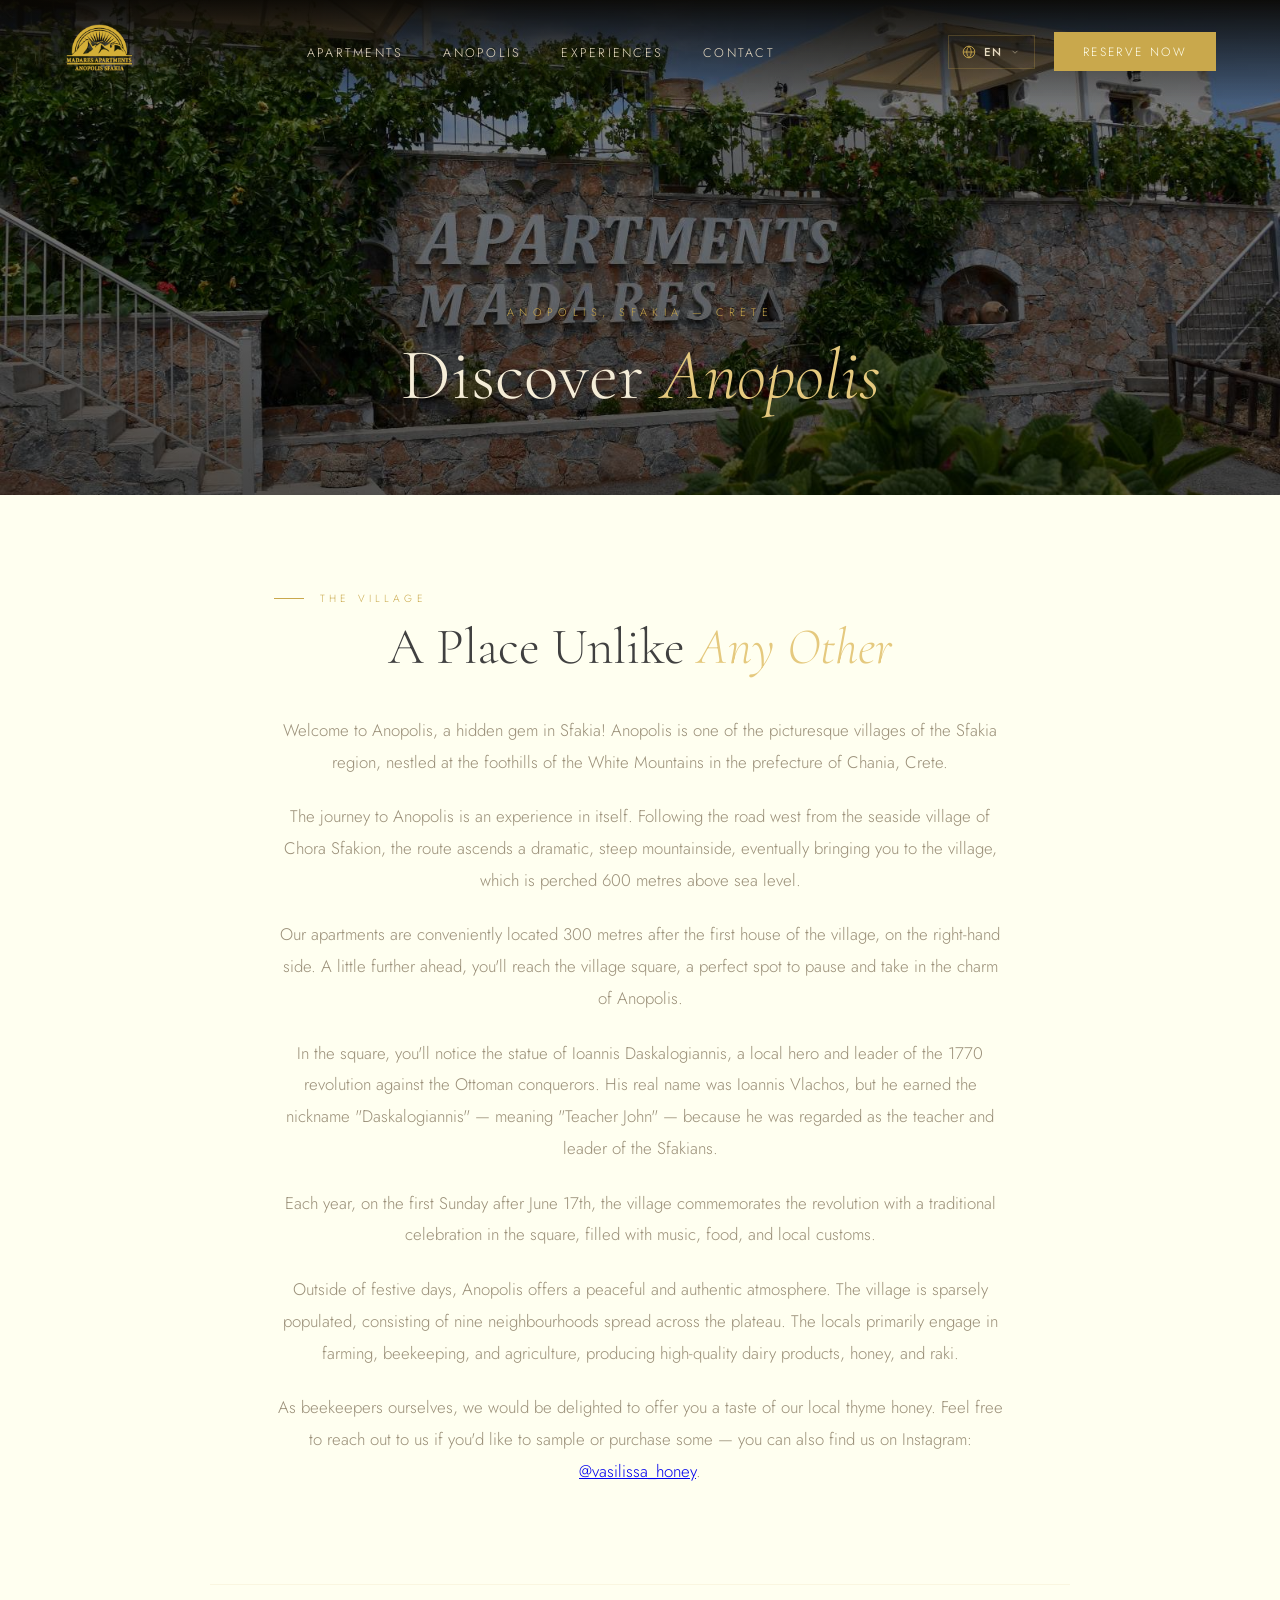
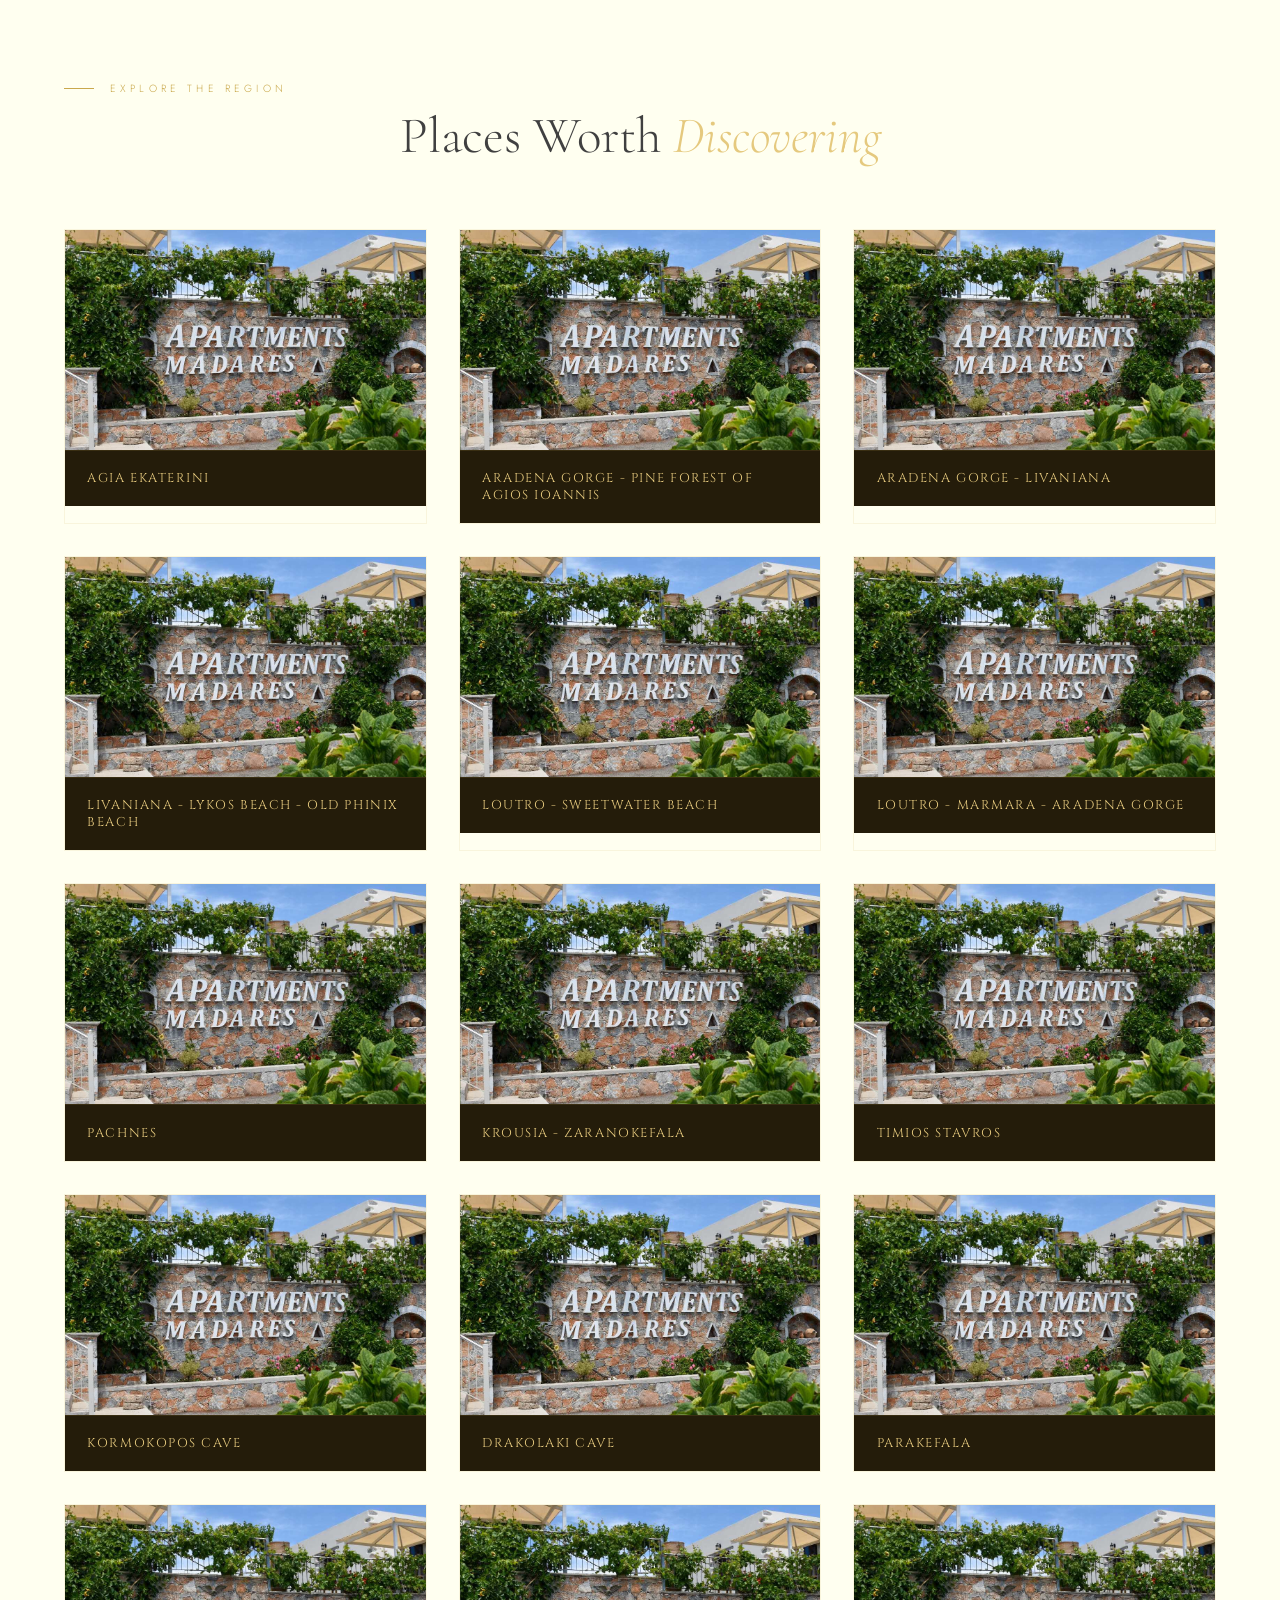
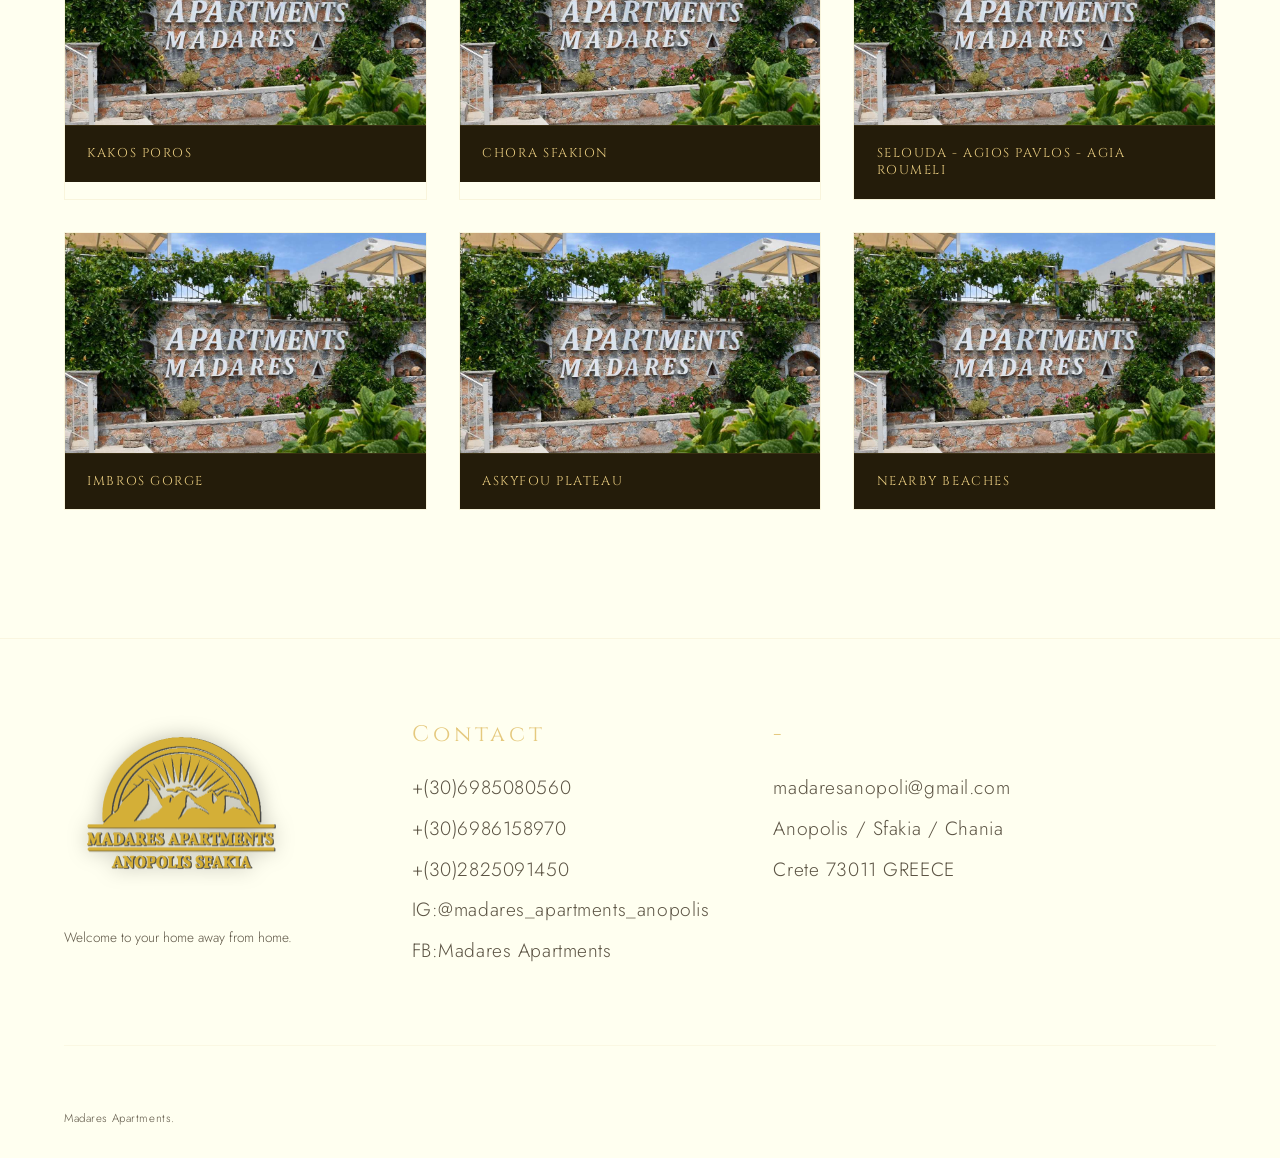
==== anopoli.html @ 65fdee0e "aded anopoli" ====
<!DOCTYPE html>
<html lang="en">

<head>
    <meta charset="UTF-8">
    <meta name="viewport" content="width=device-width, initial-scale=1.0">
    <meta name="description" content="Discover Anopolis — the mountain village of Sfakia, Crete, and its surroundings">
    <link rel="icon" href="img/gold_logo_en_sd.png">
    <link rel="preconnect" href="https://fonts.googleapis.com">
    <link rel="preconnect" href="https://fonts.gstatic.com" crossorigin>
    <link
        href="https://fonts.googleapis.com/css2?family=Cormorant+Garamond:ital,wght@0,300;0,400;0,600;1,300;1,400&family=Cinzel:wght@400;600&family=Jost:wght@300;400;500&display=swap"
        rel="stylesheet">
    <link rel="stylesheet" href="style.css">
    <link rel="stylesheet" href="style_anopoli.css">
    <title>Anopolis — Madares Apartments</title>
</head>

<body>

    <!-- NAV -->
    <nav id="mainNav">
        <a href="index.html" class="nav-logo">
            <img src="img/gold_logo_en_sd.png" width="70px" alt="madares apartments" title="madares apartments">
        </a>
        <ul class="nav-links">
            <li><a href="index.html#rooms">Apartments</a></li>
            <li><a href="index.html#amenities">Anopolis</a></li>
            <li><a href="index.html#testimonials">Experiences</a></li>
            <li><a href="index.html#contact">Contact</a></li>
        </ul>
        <div class="nav-right">
            <div class="lang-switcher" id="langSwitcher">
                <button class="lang-btn" id="langToggle" aria-haspopup="true" aria-expanded="false">
                    <span class="lang-globe">
                        <svg width="14" height="14" viewBox="0 0 24 24" fill="none" stroke="currentColor"
                            stroke-width="1.5">
                            <circle cx="12" cy="12" r="10" />
                            <path
                                d="M2 12h20M12 2a15.3 15.3 0 0 1 4 10 15.3 15.3 0 0 1-4 10 15.3 15.3 0 0 1-4-10 15.3 15.3 0 0 1 4-10z" />
                        </svg>
                    </span>
                    <span class="lang-current">EN</span>
                    <span class="lang-caret">
                        <svg width="10" height="10" viewBox="0 0 24 24" fill="none" stroke="currentColor"
                            stroke-width="2">
                            <polyline points="6 9 12 15 18 9" />
                        </svg>
                    </span>
                </button>
                <div class="lang-dropdown" id="langDropdown" role="menu">
                    <button class="lang-option active" data-lang="EN" data-label="English" role="menuitem">
                        <span class="lang-code">EN</span>
                        <span class="lang-name">English</span>
                        <span class="lang-check">✓</span>
                    </button>
                    <a href="indexgr.html" class="lang-option" data-lang="EL" data-label="Ελληνικά" role="menuitem">
                        <span class="lang-code">EL</span>
                        <span class="lang-name">Ελληνικά</span>
                        <span class="lang-check">✓</span>
                    </a>
                    <a href="indexfr.html" class="lang-option" data-lang="FR" data-label="Français" role="menuitem">
                        <span class="lang-code">FR</span>
                        <span class="lang-name">Français</span>
                        <span class="lang-check">✓</span>
                    </a>
                </div>
            </div>
            <a href="index.html#booking" class="nav-cta">Reserve Now</a>
        </div>
    </nav>

    <!-- PAGE HERO -->
    <section class="page-hero">
        <div class="page-hero-bg anopoli-hero-bg"></div>
        <div class="page-hero-content">
            <p class="hero-eyebrow">Anopolis, Sfakia — Crete</p>
            <h1>Discover <em>Anopolis</em></h1>
        </div>
    </section>

    <!-- INTRO TEXT -->
    <section class="anopoli-intro">
        <div class="anopoli-intro-inner">
            <p class="section-tag">The Village</p>
            <h2 class="section-title">A Place Unlike <em>Any Other</em></h2>
            <div class="anopoli-intro-body">
                <p>Welcome to Anopolis, a hidden gem in Sfakia! Anopolis is one of the picturesque villages of the
                    Sfakia region, nestled at the foothills of the White Mountains in the prefecture of Chania, Crete.
                </p>
                <p>The journey to Anopolis is an experience in itself. Following the road west from the seaside village
                    of Chora Sfakion, the route ascends a dramatic, steep mountainside, eventually bringing you to the
                    village, which is perched 600 metres above sea level.</p>
                <p>Our apartments are conveniently located 300 metres after the first house of the village, on the
                    right-hand side. A little further ahead, you'll reach the village square, a perfect spot to pause
                    and take in the charm of Anopolis.</p>
                <p>In the square, you'll notice the statue of Ioannis Daskalogiannis, a local hero and leader of the
                    1770 revolution against the Ottoman conquerors. His real name was Ioannis Vlachos, but he earned the
                    nickname "Daskalogiannis" — meaning "Teacher John" — because he was regarded as the teacher and
                    leader of the Sfakians.</p>
                <p>Each year, on the first Sunday after June 17th, the village commemorates the revolution with a
                    traditional celebration in the square, filled with music, food, and local customs.</p>
                <p>Outside of festive days, Anopolis offers a peaceful and authentic atmosphere. The village is sparsely
                    populated, consisting of nine neighbourhoods spread across the plateau. The locals primarily engage
                    in farming, beekeeping, and agriculture, producing high-quality dairy products, honey, and raki.</p>
                <p>As beekeepers ourselves, we would be delighted to offer you a taste of our local thyme honey. Feel
                    free to reach out to us if you'd like to sample or purchase some — you can also find us on
                    Instagram: <a href="https://www.instagram.com/vasilissa_honey/"
                        class="anopoli-inline-link">@vasilissa_honey</a>.</p>
            </div>
        </div>
    </section>

    <!-- DESTINATIONS GRID -->
    <section class="destinations-section">
        <div class="destinations-header">
            <p class="section-tag">Explore the Region</p>
            <h2 class="section-title">Places Worth <em>Discovering</em></h2>
        </div>

        <div class="destinations-grid">

            <!-- <div class="dest-card">
                <div class="dest-card-img" style="background-image: url('img/out1.jpg')"></div>
                <div class="dest-card-body">
                    <h3 class="dest-card-title">Destination Name</h3>
                </div>
                <template class="dest-modal-data">
                    <h2>Destination Name</h2>
                    <p>Write your description here — distance from Madares, what to see, what to do, best time to visit.
                    </p>
                </template>
            </div> -->

            <div class="dest-card">
                <div class="dest-card-img" style="background-image: url('img/out1.jpg')"></div>
                <div class="dest-card-body">
                    <h3 class="dest-card-title">Agia Ekaterini</h3>
                </div>
                <template class="dest-modal-data">
                    <h2>Agia Ekaterini</h2>
                    <p>A Scenic Spot with Breathtaking Views
                        Duration: Approximately 35 minutes on foot from Madares
                        Apartments to Agia Ekaterini, time spent at the chapel,return.
                        Start your walk from Madares Apartments and head toward the
                        center of the village. Once you reach the village square, head south,
                        and in just a short while, you’ll find yourself ascending the hill where
                        the charming chapel of Saint Catherine is perched.
                        From this vantage point, you’ll be treated to stunning views of the
                        Libyan Sea and the White Mountains. In the distance, you can spot
                        the island of Gavdos—the southernmost point of Greece and Europe—
                        as well as the seaside village of Loutro directly below.
                        This location also marks the beginning of a path leading down to
                        Loutro, which served as the safe harbor of ancient Anopolis. Just
                        west-northwest of Saint Catherine’s chapel lies the archaeological
                        site of this historic city, offering an intriguing glimpse into the past.</p>
                </template>
            </div>

            <div class="dest-card">
                <div class="dest-card-img" style="background-image: url('img/out1.jpg')"></div>
                <div class="dest-card-body">
                    <h3 class="dest-card-title">Aradena Gorge - Pine Forest of Agios Ioannis</h3>
                </div>
                <template class="dest-modal-data">
                    <h2>Aradena Gorge - Pine Forest of Agios Ioannis</h2>
                    <p>Hiking Duration: Madares Apartments – Aradena Gorge: 1 hour, Time
                        at the gorge and in the abandoned village of Aradena, Aradena – Pine
                        Forest: 50 minutes, Time at the pine forest and return
                        Start from Madares Apartments and head toward the center of the
                        village. From the Anopolis plateau, walk west towards Aradena,
                        keeping left at the Anopolis Tavern. After about 15 minutes, turn left
                        and pass Agios Dimitris Church, which will be on your right. Continue
                        along the paved road behind the houses, then turn right onto a rising
                        footpath.
                        Follow the ancient kalderimi (stone-paved path), passing a solitary
                        olive tree. The path will eventually meet the Anopolis–Aradena road.
                        From here, you can see the Aradena bridge and church. Cross the
                        road and follow the path opposite, which leads to the edge of the
                        gorge. Descend into the gorge using the well-preserved kalderimi.
                        Continuing east, you’ll pass through a beautiful and unique pine
                        forest, eventually arriving at the village of Agios Ioannis, located 5
                        kilometers from the Aradena Gorge bridge.
                        Highlights:
                        Explore the abandoned village of Aradena, which you’ll reach after
                        crossing the stunning Aradena Gorge via Crete’s only metal bridge,
                        connecting the two sides of the gorge.
                        The Aradena Gorge is just as breathtaking as the more famous
                        Samaria Gorge but far less crowded. In some sections, scrambling
                        over rockfalls is required, and those with a fear of heights may find a
                        few parts slightly challenging.
                    </p>
                </template>
            </div>

            <div class="dest-card">
                <div class="dest-card-img" style="background-image: url('img/out1.jpg')"></div>
                <div class="dest-card-body">
                    <h3 class="dest-card-title">Aradena Gorge - Livaniana</h3>
                </div>
                <template class="dest-modal-data">
                    <h2>Aradena Gorge - Livaniana</h2>
                    <p>Duration (on foot): Madares Apartments to Aradena Gorge – 1 hour,
                        Aradena Gorge to exit towards Livaniana – 1 hour, Gorge exit to
                        Anopolis – 2 hours and 45 minutes
                        This hike takes you through the upper reaches of the Aradena Gorge
                        before climbing eastwards to the hillside village of Livaniana.
                        From Madares Apartments go to the center of the village. From the
                        Anopolis plateau, walk west along the road towards Aradena. Keep
                        left at the Anopolis Tavern and continue for 15 minutes. Turn left and
                        pass Agios Dimitris church on your right. Follow the paved road
                        around the back of the houses, then turn right onto a rising footpath.
                        Continue along the ancient kalderimi (stone path), passing a solitary
                        olive tree. The path meets the Anopolis - Aradena road.
                        Cross the road and take the path opposite, leading to the edge of the
                        gorge.Descend into the gorge via a well-preserved kalderimi. Turn
                        left (south) at the bottom and continue down the gorge. Note: At one
                        point, the path climbs high along the west wall of the gorge. This
                        section may not be suitable for those with vertigo. It bypasses a large
                        rockfall that was once only passable with ropes and chains, and later
                        with iron ladders.
                        After 1 hour in the gorge, look carefully to your left for a narrow,
                        upward path leading to Livaniana. Be cautious, as it is easy to miss
                        this turn. Climb up the path to the church of Agios Athanasios.
                        Continue southeast along the red-marked footpath for 20 minutes to
                        reach the marble rocks above Livaniana, offering views down to the
                        coast.Descend through the village and take the path north between stone
                        walls. Climb up a short kalderimi and exit through the village gate.
                        Follow a stony footpath that zigzags upwards until it meets the paved
                        road. Continue on the paved road until you reach the ridge where it
                        levels out. Enjoy views of the coastline behind you and the White
                        Mountains ahead.
                        At the first major left bend, leave the road and take the stony path
                        straight ahead.
                        Pass a memorial and continue towards the hamlet of Ghiros. Walk
                        down the road to the Anopolis plateau and return to Madares
                        Apartments.
                        Important Tips:
                        Water and Supplies: Ensure you carry enough water and supplies, as
                        there are limited refill points along the route.
                        Proper Gear: Wear sturdy hiking shoes and bring a hat for sun
                        protection.
                        Safety: Be cautious on exposed sections with steep drops, especially if
                        you have vertigo.
                        Signage: Follow the markings carefully, particularly when looking for
                        the path to Livaniana, as it can be easy to miss.
                    </p>
                </template>
            </div>

            <div class="dest-card">
                <div class="dest-card-img" style="background-image: url('img/out1.jpg')"></div>
                <div class="dest-card-body">
                    <h3 class="dest-card-title">Livaniana - Lykos Beach - Old Phinix Beach</h3>
                </div>
                <template class="dest-modal-data">
                    <h2>Livaniana - Lykos Beach - Old Phinix Beach</h2>
                    <p>Duration: Madares Apartments to Livaniana: (by car/taxi) 25 minutes,
                        (on foot) 1 hour and 45 minutes.
                        Madares Apartments to Lykos Beach: (by car/taxi) 30 minutes, (on foot)
                        2 hours.
                        Madares Apartments to Phinix Beach: (by car/taxi) 32 minutes, (on foot)
                        2 hours and 5 minutes.
                        Route Description:
                        Start at Madares Apartments and head towards the center of the
                        village. From the Anopolis plateau, walk west along the road to
                        Aradena, keeping left at Anopolis Tavern. Just before crossing the
                        Aradena bridge, take the only branch road that heads south. This road
                        will lead you to Lykos Beach and, from there, to Old Phinix Beach,
                        passing through the village of Livaniana.
                        Important Note:
                        Be aware that the road eventually turns into a narrow dirt road.
                    </p>
                </template>
            </div>

            <div class="dest-card">
                <div class="dest-card-img" style="background-image: url('img/out1.jpg')"></div>
                <div class="dest-card-body">
                    <h3 class="dest-card-title">Loutro - Sweetwater Beach</h3>
                </div>
                <template class="dest-modal-data">
                    <h2>Loutro - Sweetwater Beach</h2>
                    <p>This is a challenging yet rewarding hike that involves some rock
                        scrambling and can be completed in either direction. It offers
                        breathtaking views, especially from the escarpment edge before the
                        steep descent to the coast on an ancient donkey track. Allow extra
                        time to explore the charming village of Loutro and enjoy swimming at
                        Sweetwater Beach.
                        The total duration of the hike on foot is approximately 2 hours from
                        Madares Apartments to Loutro, 1 hour and 15 minutes from Loutro to
                        Sweetwater Beach, 40 minutes from Sweetwater to Ilingas Beach,
                        and another 2 hours from Ilingas back to Madares Apartments.
                        Alternatively, if you prefer to return directly to Madares Apartments
                        after Sweetwater Beach, you can take the KTEL bus, a taxi, car, or
                        arrange a lift from the end of the Sweetwater path, where the asphalt
                        road begins. Madares Apartments can also arrange transport to and
                        from Sweetwater Beach.
                        The route begins at Madares Apartments and heads towards the
                        center of the village. From the Anopolis plateau, you follow the side
                        road south, which winds through houses, first turning right on newly
                        paved road and then left, climbing towards the escarpment ridge.
                        Just before reaching the crest, there is an optional short detour to the
                        church of Agia Ekaterini, which is well worth the extra climb for its
                        panoramic views along the coast and across the Libyan Sea to Gavdos
                        Island. Below, you will spot the tiny village of Loutro. From the
                        turning circle, the path descends past a wayside shrine and takes
                        about 90 minutes to reach Loutro. Some sections of the path can be
                        slippery due to loose stones, so caution is required.
                        About 10 minutes after leaving the ridge, ignore the path on the left,
                        which leads back to the eastern end (Kambia) of Anopolis, near
                        Madares Apartments. road between Chora Sfakion and Anopolis.
                        After crossing a shepherds’ road by a water cistern, the path
                        continues westwards for a short distance before entering a shallow
                        gully. Upon reaching the first tree, the path zigzags steeply
                        downwards towards Loutro. At the only junction, keep left on the
                        main path, as the right path leads to Finix. The descent ends at a
                        wayside shrine where it meets the E4 coastal path. From there, turn
                        right into Loutro, entering the village through the metal stock control
                        gate. Once inside, you can wander through the narrow paths between
                        the houses and taverns to reach the waterfront and enjoy the village.
                        After spending time in Loutro, the walk continues along the coastal
                        path at the bottom of the descent from Anopolis, heading eastwards.
                        This section of the path is undulating and takes just over an hour to
                        reach Sweetwater Beach. The beach offers shade under tamarisk
                        trees and has a tavern built on the rocks, making it a great place to
                        relax and swim.
                        From Sweetwater Beach, the path continues eastwards. Initially, it
                        involves scrambling over large fallen rocks, followed by a narrow
                        section around a headland. Those with vertigo may find this part
                        challenging. The path then climbs to meet the main road between
                        Chora Sfakion and Anopolis. From there, you can either take the
                        KTEL bus, a taxi, car, or arrange a lift to Anopolis.
                        Alternatively, you can continue on foot by heading right (downhill) on
                        the road, which leads to Ilingas Beach and Tavern.
                        After crossing the bridge, take the path to the left and descend
                        beside the bridge into the gorge. Although the path on the shingle is
                        not clearly defined, it is impossible to get lost. After about 10
                        minutes, the old kalderimi crosses the gorge, but the eastern section
                        is heavily eroded, so follow the western route out of the gorge into a
                        side ravine. The path starts off well but soon deteriorates, requiring
                        some scrambling over rock cascades.
                        The route is generally easy to follow, with frequent cairn markers
                        along the way. As the ravine flattens out, you pass a water pumping
                        station and cross a dirt road that eventually leads to the paved road
                        to Anopolis.
                        This hike is strenuous, so proper hiking shoes and plenty of water are
                        essential. The stunning views, combined with the chance to explore
                        Loutro and enjoy the refreshing waters of Sweetwater Beach, make it
                        a memorable experience well worth the effort.
                    </p>
                </template>
            </div>

            <div class="dest-card">
                <div class="dest-card-img" style="background-image: url('img/out1.jpg')"></div>
                <div class="dest-card-body">
                    <h3 class="dest-card-title">Loutro - Marmara - Aradena Gorge</h3>
                </div>
                <template class="dest-modal-data">
                    <h2>Loutro - Marmara - Aradena Gorge</h2>
                    <p>This long and demanding hike can be done in either direction. The
                        route descends towards Loutro, follows the coastline westward to
                        Marmara, and then ascends through the Aradena Gorge. Although
                        less famous than the nearby Samaria Gorge, Aradena is just as
                        stunning and significantly quieter. Certain sections require
                        scrambling over rockfalls, and those with a fear of heights may find
                        some parts challenging.
                        There are opportunities to rest and get refreshments in Loutro,
                        Marmara, and at a small canteen at the top of the gorge.
                        Route Details:
                        Start from Madares Apartments and head towards the center of the
                        village. From the Anopolis plateau, take the side road heading south.
                        The road winds between houses, curving right onto a newly surfaced
                        section before turning left to ascend the escarpment ridge. Just
                        before reaching the top, take a short detour to the right to visit the
                        church of Agia Ekaterini. This minor climb is well worth the effort, as
                        it offers breathtaking views of the coastline and the Libyan Sea, with
                        the island of Gavdos visible in the distance. Below, you will see the
                        small village of Loutro.
                        Return to the turning circle and follow the path past a wayside
                        shrine. The descent to Loutro takes about 90 minutes. Be cautious, as
                        loose stones can make the path slippery in places. After 10 minutes,
                        ignore a left-hand path leading back towards the eastern part of
                        Anopolis (Kambia).
                        When you reach a water cistern, cross a shepherd’s road and pick up
                        the trail again at the cairns opposite. The path traverses the slope
                        westward for a short distance before entering a shallow gully. Once
                        you reach the first tree, descend directly to Loutro via steep
                        switchbacks.
                        At the only junction, keep left on the main path (the right turn leads
                        to Finix). The descent ends at a wayside shrine, where the path joins
                        the E4 coastal route. Turn right and enter Loutro through a metal
                        stock control gate. From here, take any of the small paths between
                        houses and tavernas down to the waterfront.
                        Loutro to Marmara:
                        After a break in Loutro, take the stairs between two tavernas at the
                        western end of the harbor. These lead uphill to the ruins of a
                        Venetian fort. From the top, follow the E4 trail westward, marked
                        with yellow and black signs, bypassing Finix. Here, you have two
                        route options:
                        Coastal Route (E4 Trail): Descend to the coastline and pass through
                        Likos, where there are a few tavernas, before climbing the cliffs to
                        rejoin the main path leading to Marmara.
                        Alternative Path (Easier Option): To avoid the difficult climb on the
                        coastal cliffs, follow the dirt road west from Finix. Before the road
                        turns inland, take the left path towards the cliff edge, marked with
                        blue paint, and descend to Marmara.
                        Alternatively, a small boat connects Loutro and Marmara. You can
                        check ticket availability and departure times at the port.
                        Marmara to Aradena Village:
                        From Marmara Beach, walk inland to enter the Aradena Gorge. The
                        first section is relatively easy, but as you progress, you’ll need to
                        scramble over large boulders. Look out for paint markers and cairns
                        guiding the way. After about 45 minutes, you will reach a water
                        trough, and another 15 minutes later, a lone olive tree. Here, a side
                        path on the right leads out of the gorge towards Livaniana.
                        Staying in the gorge, the terrain becomes more rugged, with more
                        frequent rockfalls to climb over. After another 45 minutes, signs
                        direct you to the left onto a newly built path carved high into the
                        western wall of the gorge, equipped with handrails. This section,
                        potentially challenging for those afraid of heights, bypasses a massive
                        rockfall that was previously only passable using ropes, chains, or
                        bolted iron ladders. The path eventually descends back to the gorge
                        floor, where some additional scrambling is required.
                        After another 15–20 minutes, you may hear what sounds like distant
                        thunder or a rockfall—this is actually vehicles passing over the iron
                        bridge spanning the gorge. Soon, you will walk underneath the
                        bridge.
                        Another 10 minutes leads to a well-preserved kalderimi (stone-paved
                        path) that zigzags up both sides of the gorge. Take the left/westward
                        path, passing through wire gates at the top, into the abandoned
                        village of Aradena. Here, the Church of Archangel Michael is worth
                        visiting. Walk through the village ruins to reach the paved road,
                        where there is a refreshment canteen just before the bridge.
                        Aradena to Madares Apartments:
                        Cross the bridge and continue along the paved road. Ignore a right-
                        hand turn towards Livaniana. You have two options to return to
                        Anopolis:
                        By Road: Follow the tarred road directly into Anopolis.
                        By Footpath (More Scenic): A few minutes after the right-hand turn,
                        look for a shady tree on the right side of the road, just before a stone
                        wall. A dirt track heads off to the right—follow this. As you pass
                        beneath power lines, spot the cairns and take a smaller trail to the
                        left.
                        At a junction under an olive tree, go left onto an ancient kalderimi
                        path. Soon, you will cross a dirt track and continue on kalderimi. At
                        the next junction, keep straight, following the descending path as it
                        curves left behind several houses. Eventually, the trail meets the
                        paved road near the small chapel of Agios Dimitrios. Turn right onto
                        the road, and after 30 minutes, you will arrive back at Madares
                        Apartments.
                    </p>
                </template>
            </div>

            <div class="dest-card">
                <div class="dest-card-img" style="background-image: url('img/out1.jpg')"></div>
                <div class="dest-card-body">
                    <h3 class="dest-card-title">Pachnes</h3>
                </div>
                <template class="dest-modal-data">
                    <h2>Pachnes</h2>
                    <p>Standing at 2,453 meters, Pachnes is the second highest peak in
                        Crete. The views from the summit are breathtaking, and the barren,
                        moon-like landscape of the high-altitude desert is truly a sight to
                        behold. Hiking to the top and back in a single day from Anopolis
                        takes at least 12 hours, so it’s recommended to arrange a taxi to drop
                        you off at the end of the shepherds' road. This road is not suitable for
                        standard rental cars.
                        The hike from the drop-off point is relatively straightforward, with a
                        clear path leading to the summit. However, be aware that snow can
                        persist well into June, sometimes blocking the road or requiring you
                        to cross snowfields on the way up.
                        From the road’s end, follow the marked uphill trail to the cistern at
                        Rousies, a 20-minute walk. The path to Pachnes is signposted with E4
                        trail markers. Expect a round trip from Rousies to the summit and
                        back to take about three hours, plus extra time to soak in the
                        stunning views.
                        Transport to and from the shepherds’ road can be arranged through
                        Madares Apartments.
                    </p>
                </template>
            </div>

            <div class="dest-card">
                <div class="dest-card-img" style="background-image: url('img/out1.jpg')"></div>
                <div class="dest-card-body">
                    <h3 class="dest-card-title">Krousia - Zaranokefala</h3>
                </div>
                <template class="dest-modal-data">
                    <h2>Krousia - Zaranokefala</h2>
                    <p>Krousia is a vast open meadow located high above Agios Ioannis,
                        accessible via a shepherds' road. Transport to Krousia can be
                        arranged through Madares Apartments.
                        From Krousia, an ancient high-altitude mule track leads northwest
                        into the White Mountains. A recommended day hike follows this track
                        around the slopes of Zaranokefala, passing a year-round spring with
                        fresh drinking water. A perfect lunch spot can be found on a rocky
                        outcrop offering breathtaking views of the distant Kalergi mountain
                        refuge, which sits high above the Omalos plain at the entrance to the
                        Samaria Gorge.
                        This is a steep and demanding hike from Krousia, with loose stones
                        making the descent particularly slippery. Plan for at least 7 hours for
                        the round trip, including a long lunch break to enjoy the scenery.
                    </p>
                </template>
            </div>

            <div class="dest-card">
                <div class="dest-card-img" style="background-image: url('img/out1.jpg')"></div>
                <div class="dest-card-body">
                    <h3 class="dest-card-title">Timios Stavros</h3>
                </div>
                <template class="dest-modal-data">
                    <h2>Timios Stavros</h2>
                    <p>Duration:
                        By taxi or car: From Madares Apartments to the junction for
                        Timios Stavros – 35 minutes, junction to Timios Stavros Church –
                        40 minutes, time spent at Timios Stavros, then from Timios
                        Stavros to the gorge exit – 1 hour 20 minutes, and from the gorge
                        exit to Anopolis – 1 hour 45 minutes.
                        On foot: From Madares Apartments to the junction for Timios
                        Stavros – 1 hour 45 minutes, junction to Timios Stavros Church –
                        40 minutes, time spent at Timios Stavros, then from Timios
                        Stavros to the gorge exit – 1 hour 20 minutes, and from the gorge
                        exit to Anopolis – 1 hour 45 minutes.
                        This route offers a beautiful 6-hour round trip from Anopolis to the
                        small Timios Stavros Church, located at the head of the picturesque
                        Ilingas Gorge. The return journey follows the upper part of the gorge.
                        Transport to the junction for Timios Stavros can be arranged through
                        Madares Apartments.
                        Make sure to bring enough food and water, as there are no taverns
                        along the way.
                        Route Directions:
                        Start from Madares Apartments and walk to the center of Anopolis
                        village. From the Anopolis Plateau, head towards Anopolis Tavern
                        and take the right-hand fork, which leads into the mountains and
                        towards Pachnes. As you continue, the paved road ends. About 25
                        minutes from the plateau, take a right turn onto a dirt road.
                        A few minutes later, on your left, you will notice a footpath heading
                        north into a ravine—this is the route into the Lefka Ori towards
                        Pachnes, Katsiveli, Kalergi Hut, and Omalos, but for this hike, stay on
                        the gently rising road.
                        After approximately 90 minutes, look out for a small rusted sign for
                        Timios Stavros on the right at a junction, along with a bicycle sign.
                        Turn right onto a smaller dirt road, passing an underground cistern.
                        Twenty minutes later, you will reach the end of the road and see a
                        sign for Basia’s Cave. From here, follow the steeply descending path
                        marked with red paint to the bottom of the gorge, where you will find
                        the Timios Stavros Church.
                        From the church, head south down the gorge, following a scenic path
                        that descends over gentle rock cascades. After 80 minutes, you will
                        reach a road leading out of the gorge on the right. (Continuing
                        straight leads further down Ilingas Gorge towards the sea, but note
                        that there are two very steep rock cascades ahead!)
                        Take the right-hand road out of the gorge, passing farms on either
                        side, and continue westward into the Anopolis hamlet of Limnia. After
                        passing the church, turn left and head downhill, eventually reaching
                        the Anopolis Plateau.
                    </p>
                </template>
            </div>

            <div class="dest-card">
                <div class="dest-card-img" style="background-image: url('img/out1.jpg')"></div>
                <div class="dest-card-body">
                    <h3 class="dest-card-title">Kormokopos Cave</h3>
                </div>
                <template class="dest-modal-data">
                    <h2>Kormokopos Cave</h2>
                    <p>Duration:
                        By car or taxi: From Madares Apartments to Agios Ioannis – 17
                        minutes, then another 15 minutes from Agios Ioannis to
                        Kormokopos Cave, plus time spent at the cave before returning.
                        On foot: Walking from Madares Apartments to Agios Ioannis takes
                        approximately 2 hours, followed by a 90-minute hike to
                        Kormokopos Cave, plus time spent at the cave before making the
                        return journey.
                        This hike leads to an impressive cave located at the top of a gorge. It
                        can be done entirely on foot from Anopolis and back. However, since
                        the first part involves a 4 km walk along a road (and the same
                        distance back), you might want to consider driving, taking a taxi, or
                        catching a ride up to Agios Ioannis to save time. Transport
                        arrangements can be made at Madares Apartments.
                        If walking the entire way, start from Madares Apartments and head
                        toward the village center. From Anopolis plateau, take the road west
                        towards Aradena and Agios Ioannis, keeping left when you pass
                        Anopolis Tavern. After 15 minutes, take a left turn, passing Agios
                        Dimitris Church on your right. Continue along the paved road behind
                        the houses, then take a right turn onto an ascending footpath. Follow
                        the ancient stone-paved kalderimi past a lone olive tree until you
                        reach the Anopolis-to-Aradena road. Turn left, ignoring the road
                        leading to Livaniana, and cross the bridge over the gorge.
                        From there, continue along the gradually ascending road for 4 km.
                        The original path between Aradena and Agios Ioannis was mostly
                        destroyed when the road was built, though some sections still exist
                        within the forest south of the road.
                        At the entrance to Agios Ioannis, you will find a map outlining the
                        route to Kormokopos Cave. Keep going straight through the village
                        gates, ignoring the first right and then the next left turn. As the road
                        curves to the right, leave it by heading left, following the blue
                        waymarks through metal gates.
                        The dirt road descends briefly before transforming into a forest trail
                        that climbs steadily, marked frequently with blue signs. Pass a
                        concrete water cistern and continue uphill until reaching the high
                        edge of a side ravine within the Iligas Gorge. The path then descends
                        for around 20 minutes, crossing some loose scree sections, before
                        finally arriving at the cave.
                    </p>
                </template>
            </div>

            <div class="dest-card">
                <div class="dest-card-img" style="background-image: url('img/out1.jpg')"></div>
                <div class="dest-card-body">
                    <h3 class="dest-card-title">Drakolaki Cave</h3>
                </div>
                <template class="dest-modal-data">
                    <h2>Drakolaki Cave</h2>
                    <p>Duration:
                        By taxi: From Madares Apartments to Krousia – 35 minutes, then
                        another hour from Krousia to Drakolaki Cave, plus time spent at
                        the cave before returning.
                        On foot: Walking from Madares Apartments to Krousia takes
                        approximately 3 hours and 45 minutes, followed by a 1-hour hike
                        to Drakolaki Cave, plus time spent at the cave before heading
                        back.
                        Drakolaki Cave is a fascinating underground river system nestled in
                        the White Mountains, located in the upper section of the Aradena
                        Gorge. The cave stretches for 1,900 meters, though only the first 400
                        meters are accessible to those with some caving experience and the
                        necessary equipment. Extra caution is required during rainy weather.
                        Inside, you’ll find a stunning display of stalagmites and stalactites,
                        sandy passages, small crystal-clear lakes, and an almost eerie silence.
                        Finding the entrance can be challenging, as it is quite small and not
                        visible from afar. Reaching it also requires some climbing.
                        The most scenic route to the cave begins in Agios Ioannis village,
                        winding through a beautiful forested trail that crosses the Krousia
                        plateau before continuing eastward to the cave. While the path from
                        Krousia plateau is not always well-defined, it is marked with stone
                        cairns to guide the way. The hike from Krousia to the cave takes
                        about an hour.
                        If needed, Madares Apartments can help arrange transportation to
                        Krousia.
                    </p>
                </template>
            </div>

            <div class="dest-card">
                <div class="dest-card-img" style="background-image: url('img/out1.jpg')"></div>
                <div class="dest-card-body">
                    <h3 class="dest-card-title">Parakefala</h3>
                </div>
                <template class="dest-modal-data">
                    <h2>Parakefala</h2>
                    <p>Duration:
                        By car or taxi: From Madares Apartments to Agios Ioannis – 20
                        minutes, then a 1-hour hike to the Papakefala viewpoint, plus time
                        spent there before returning.
                        On foot: Walking from Madares Apartments to Agios Ioannis takes
                        about 2 hours, followed by a 1-hour hike to the viewpoint, plus
                        time at the top before making the return journey.
                        This scenic hike leads to a breathtaking viewpoint perched on the
                        edge of an escarpment. The initial route is the same as the one
                        leading to Kormokopos Cave. From Agios Ioannis, it’s a comfortable
                        3-hour round trip, allowing time to take in the stunning views. While
                        the entire journey can be done on foot from Anopolis and back, it
                        includes a demanding 9 km walk along the road (plus another 9 km
                        on the way back). To save time and energy, you might want to take a
                        car, taxi, or catch a ride for this road section. If you prefer to hike the
                        whole way, refer to the Kormokopos Cave directions for the route
                        from Anopolis to Agios Ioannis.
                        At the entrance to Agios Ioannis, a map provides details about the
                        walk to Kormokopos Cave. Continue straight ahead along the road,
                        passing through the village gates, ignoring the first right turn and
                        then the next left. As the road begins to curve right, leave it by
                        heading left, following the blue waymarks through metal gates. The
                        dirt track initially descends before transitioning into a forest trail that
                        gradually climbs, with frequent blue markings for guidance.
                        After approximately 35 minutes of hiking from Agios Ioannis, you’ll
                        reach a concrete water cistern. Continue uphill for another 6
                        minutes, keeping an eye out for two large fallen trees on the left.
                        Here, leave the main path to Kormokopos and follow the red and
                        yellow waymarks. From this point, another 15 minutes of walking will
                        bring you to a picnic table and a spectacular viewpoint overlooking
                        the Iligas Gorge.
                        To reach the highest vantage point, turn left and follow the waymarks
                        steeply uphill to a large cairn/trig point. From there, enjoy the
                        panoramic views stretching westward along the coastline toward
                        Agia Roumeli.
                    </p>
                </template>
            </div>

            <div class="dest-card">
                <div class="dest-card-img" style="background-image: url('img/out1.jpg')"></div>
                <div class="dest-card-body">
                    <h3 class="dest-card-title">Kakos Poros</h3>
                </div>
                <template class="dest-modal-data">
                    <h2>Kakos Poros</h2>
                    <p>Duration:
                        By car or taxi: From Madares Apartments to Agios Ioannis – 25
                        minutes, followed by a 45-50 minute hike to Kakos Poros, plus
                        time spent at the viewpoint before returning.
                        On foot: Walking from Madares Apartments to Agios Ioannis takes
                        about 2 hours, followed by a 45-50 minute hike to Kakos Poros,
                        plus time at the viewpoint before heading back.
                        This hike leads to a breathtaking viewpoint at the edge of the coastal
                        escarpment. It can be done entirely on foot from Anopolis and back.
                        However, since a significant part of the journey includes a 9 km road
                        walk (each way) to the actual starting point, you may want to
                        consider taking a car, taxi, or hitching a ride for that section.
                        Start by following the route from Anopolis to Agios Ioannis. Upon
                        reaching the entrance to Agios Ioannis village, pass through the gates
                        and continue straight along the road, ignoring the first right-hand
                        fork. A few minutes later, take a left onto the paved road, passing
                        Alonia Rooms on your right. Continue uphill until you reach an
                        information board providing directions to Kakos Poros. From here,
                        follow the marked trail (red and yellow waymarks) into the forest.
                        After about 35-40 minutes of hiking, you will arrive at the
                        escarpment’s edge, where a picnic table awaits. The viewpoint offers
                        stunning panoramic views of the coastline, with Agia Roumeli to the
                        west and, on a clear day, the distant outline of Paleochora.
                        Beyond this point, the path used to descend steeply toward Agios
                        Pavlos on the coast, but a massive boulder now obstructs the route.
                        The trail's name, Kakos Poros (meaning "the bad way"), is a warning
                        of its extreme difficulty. Only highly experienced hikers, and never
                        alone, should even consider attempting the descent.
                        For the return, retrace your steps back to Agios Ioannis and then to
                        Anopolis.
                    </p>
                </template>
            </div>

            <div class="dest-card">
                <div class="dest-card-img" style="background-image: url('img/out1.jpg')"></div>
                <div class="dest-card-body">
                    <h3 class="dest-card-title">Chora Sfakion</h3>
                </div>
                <template class="dest-modal-data">
                    <h2>Chora Sfakion</h2>
                    <p>Duration:
                        By KTEL bus, car, or taxi: From Madares Apartments to Chora
                        Sfakion – 20 minutes, plus time spent in the village before
                        returning.
                        On foot: Walking from Madares Apartments to Chora Sfakion
                        takes approximately 2 hours, plus time in the village before
                        making the return journey.
                        This hike descends through the back gorge from Anopolis to the
                        coastal village of Chora Sfakion. Along the way, you will need to
                        navigate several rocky sections, requiring caution and possibly some
                        assistance, especially if returning via the same route.
                        From Madares Apartments, take the dirt road to the left, passing
                        through livestock fences. At an old roadside shrine, bear right and
                        continue through more fenced areas. The route soon opens up to
                        spectacular eastward views along the coastline.
                        Descend to your left, following the blue waymarks as you walk along
                        the remnants of the old stone-paved kalderimi. When you reach the
                        asphalt road, carefully scramble down to rejoin the broken footpath.
                        Just before a large livestock pen, take the right-hand path, heading
                        downhill along a rough dirt track toward a large pumping station on
                        the right. From here, cairns mark the route leading into an
                        increasingly narrow ravine. Take extra care when descending the
                        series of rock cascades before climbing out to the left onto a well-
                        preserved section of paved kalderimi.
                        At this stage, you have two options for entering Chora Sfakion:
                        The kalderimi route continues along the eastern side of the
                        gorge. However, the initial section is heavily eroded, requiring
                        some scrambling upwards to regain the path. Once past this
                        section, the trail becomes more stable and gradually ascends.
                        The gorge route: Instead of climbing, head right, down into the
                        gorge, walking on loose shingle. After about 10 minutes, climb out
                        to the left at the bridge to reach the asphalt road, then turn left to
                        continue toward the village.
                        The footpath meets the main road just before the first house in Chora
                        Sfakion, where steps lead down to the seafront.
                        If you plan to return to Madares Apartments by KTEL bus, keep in
                        mind that the bus departs from the Chora Sfakion coach park shortly
                        after arriving from Chania. Be prepared to board by 15:40, as it often
                        leaves earlier than the scheduled 16:00 departure time.
                    </p>
                </template>
            </div>

            <div class="dest-card">
                <div class="dest-card-img" style="background-image: url('img/out1.jpg')"></div>
                <div class="dest-card-body">
                    <h3 class="dest-card-title">Selouda - Agios Pavlos - Agia Roumeli</h3>
                </div>
                <template class="dest-modal-data">
                    <h2>Selouda - Agios Pavlos - Agia Roumeli</h2>
                    <p>Duration:
                        Hiking: Madares Apartments to Selouda – 1 hour 45 minutes
                        Selouda to Agios Pavlos – 1 hour 40 minutes
                        Agios Pavlos to Agia Roumeli – 1 hour 15 minutes
                        Ferry: Agia Roumeli to Loutro or Chora Sfakion
                        Optional hike: Loutro to Anopolis – 2 hours
                        This scenic hike descends from the escarpment to the coast at Agios
                        Pavlos, home to an 11th-century church and a remote tavern. The
                        journey continues along the coastal trail to Agia Roumeli, where the
                        famous Samaria Gorge meets the Libyan Sea. Depending on your
                        return plans, you can extend the hike with an additional 2-hour
                        ascent from Loutro to Anopolis.
                        ⚠ Important planning note: Since the ferry from Agia Roumeli arrives
                        in Chora Sfakion too late for the 16:00 bus to Anopolis, consider one
                        of the following options:
                        Disembark at Loutro and hike up to Anopolis (2 hours, steep
                        ascent).
                        Leave a car in Chora Sfakion the day before and take the bus back
                        to Anopolis.
                        Pre-arrange a taxi or try to find a ride.
                        Also, check the ferry schedule in advance for departures from
                        Agia Roumeli to Loutro and Chora Sfakion.
                        Route description
                        From Madares Apartments, walk to the center of Anopolis. Head
                        west across the plateau on the road toward Aradena, staying left
                        at Anopolis Tavern.
                        After 15 minutes, take a left turn, passing Agios Dimitris church on
                        your right. Continue along the paved road behind the houses, then
                        turn right onto the ascending footpath.
                        Follow the ancient kalderimi, passing a solitary olive tree, until you
                        reach the Anopolis-Aradena road.
                        If you start early and want an extra challenge, consider crossing
                        Aradena Gorge via the old mule track instead of the bridge. The
                        well-preserved kalderimi descends into the gorge, and a similar
                        path climbs out the other side. This detour adds approximately 40
                        minutes to your journey.
                        From the kiosk at the bridge, continue west on the road for about
                        30 minutes. After passing two concrete livestock pens on the left,
                        turn left onto a paved side road. At the next junction, go right into
                        a thinning forest, then turn left toward a stock pen with a red
                        door. Continue along the dirt track until you reach the waymarked
                        (red and white) footpath from Agios Ioannis to Selouda. Turn left
                        here, and soon you'll arrive at the escarpment edge at Selouda,
                        where you can take a break and enjoy stunning coastal views
                        stretching west to Agia Roumeli and beyond.
                        Descent to Agios Pavlos
                        Follow the kalderimi downhill. While the path starts out well-
                        paved, it soon becomes rough and requires careful footing on
                        loose stones through the forest. After approximately 1 hour of
                        descent, you will reach the E4 coastal trail. Turn right (west) and
                        continue for another 20 minutes to Agios Pavlos. This peaceful
                        spot is perfect for a swim and a meal at the small, isolated tavern.
                        Coastal hike to Agia Roumeli
                        Allow around 1 hour 15 minutes to reach Agia Roumeli. The path
                        initially winds through pine forest before leading onto a rocky
                        beach. As you approach the village, you will cross the stream
                        flowing from the Samaria Gorge and pass a helicopter pad. The
                        ferry ticket office is tucked away on a side street inland from the
                        jetty.
                        Once aboard the ferry to Chora Sfakion (via Loutro), you will find
                        yourself surrounded by hundreds of hikers who have just
                        completed the Samaria Gorge—a stark contrast to the solitude of
                        your journey! You can spot the final stretch of your hike from the
                        ferry.
                        Return to Anopolis
                        If you left a car in Chora Sfakion, you can drive back up.
                        If not, you will need a pre-arranged taxi or a ride.
                        For those with extra energy: Get off the ferry at Loutro and hike
                        back up to Anopolis. Walk east through the village and take any
                        lane leading up between the tavernas. All routes pass through a
                        livestock gate. Turn left past a small roadside shrine and begin
                        the steep 90-minute ascent to Agia Ekaterini on the ridge. Near
                        the top, take the right-hand path leading to Kambia at the eastern
                        end of Anopolis. From there, another 15 minutes will bring you
                        back to Madares Apartments.
                    </p>
                </template>
            </div>

            <div class="dest-card">
                <div class="dest-card-img" style="background-image: url('img/out1.jpg')"></div>
                <div class="dest-card-body">
                    <h3 class="dest-card-title">Imbros Gorge</h3>
                </div>
                <template class="dest-modal-data">
                    <h2>Imbros Gorge</h2>
                    <p>Duration: By KTEL bus, car, taxi, or hitching a ride: Madares
                        Apartments to Chora Sfakion – 15 minutes, Chora Sfakion to Imbros –
                        30 minutes, Walk through Imbros Gorge – 2 hours 15 minutes.
                        This is a relatively easy downhill hike through one of Crete’s most
                        stunning gorges. Imbros Gorge holds historical significance, as it
                        served as the escape route for thousands of Allied soldiers retreating
                        from northern Crete after the Battle of Crete in 1941, making their
                        way to Chora Sfakion for evacuation by sea.
                        There is an entrance fee to access the gorge, payable at the top.
                        Midway through the walk, there is a small refreshment stand, and at
                        the exit in Komitades village, you’ll find several tavernas where you
                        can stop for a meal or drink.
                        All trails from the main road lead to the entrance booth, where you
                        pay the admission fee—make sure to keep your ticket, as it will be
                        checked further down the route. The path is well-defined, so there is
                        no risk of getting lost. During spring, keep an eye out for the striking
                        Dragon Lily in bloom.
                        As you continue passing the kiosk halfway through the gorge, you’ll
                        pass beneath a natural rock arch before the gorge widens at the
                        lower end. There are several exit points to the right, or you can
                        continue along the path until you reach the main road. From there,
                        turn right and walk uphill to Komitades village.
                        Walk through the village and continue for about 15 minutes along the
                        road until you reach the main Chora Sfakion–Chania highway.
                    </p>
                </template>
            </div>

            <div class="dest-card">
                <div class="dest-card-img" style="background-image: url('img/out1.jpg')"></div>
                <div class="dest-card-body">
                    <h3 class="dest-card-title">Askyfou Plateau</h3>
                </div>
                <template class="dest-modal-data">
                    <h2>Askyfou Plateau</h2>
                    <p>Duration: By KTEL bus, car, taxi, or ride: Madares Apartments to
                        Askyfou (via Chora Sfakion) – 45 minutes. Time exploring Askyfou
                        Plateau, then return.
                        This gentle walk takes you through the charming village of Askyfou
                        and up to a historic Turkish fort. Spring is the ideal time to visit when
                        the plateau is blanketed in wildflowers.
                        Start at the double-nave church on your right and cross the main
                        road. Head south, passing a cemetery on the left, then take the left
                        turn towards Goni. Walk past holiday homes and a windmill, then
                        continue straight on the asphalt road until you reach a small roadside
                        shrine. At this point, you have two options: either take the well-
                        marked dirt road leading across the plateau towards Imbros, or
                        continue eastward on this route.
                        As you walk on, you’ll pass stables and a basketball court. The
                        winding road meanders between fields, eventually leading you up to
                        the hillside village of Goni. Upon reaching the village, turn right and
                        continue until you come to the last house. To the left of this house,
                        take a narrow, slightly overgrown path, passing a traditional
                        threshing circle on your right. The path soon loops around the village,
                        bringing you back to the road.
                        Take the road to the right, heading toward the church, then follow
                        the dirt track until you see a livestock pen on your right. From here, a
                        slightly eroded footpath climbs through fenced grazing areas.
                        After a brief uphill walk, you’ll reach a dirt road that leads up to the
                        Turkish fort. If you choose to climb up, you’ll be rewarded with
                        sweeping views of the surrounding landscape.
                        From the ridge between the two fort sites, you can spot the roads
                        leading north toward Kares and westward back to your starting point
                        at Ammoudari/Askyfou.
                        To descend, follow the dirt road downhill. At the bottom, you’ll need
                        to untwist the wire fence to access the paved road. Continue north
                        along the paved field roads to the village of Kares, where you can
                        visit a fascinating museum displaying weapons and equipment left
                        behind by Allied forces retreating in 1941—well worth a stop before
                        heading back.
                    </p>
                </template>
            </div>

            <div class="dest-card">
                <div class="dest-card-img" style="background-image: url('img/out1.jpg')"></div>
                <div class="dest-card-body">
                    <h3 class="dest-card-title">Nearby Beaches</h3>
                </div>
                <template class="dest-modal-data">
                    <h2>Nearby Beaches</h2>
                    <p>The main beach in Sfakia is Vrissi beach. Just west of the village is
                        Ilingas beach, located at the mouth of the Ilingas Gorge. To the east,
                        you will find Filaki beach, along with a number of small caves in the
                        area. Keep in mind that Filaki beach and the caves nearby are
                        popular with nudists.
                        Further east, you'll come across Frangokastello beach, where you can
                        visit the Venetian Fortress, situated just a few meters from the shore.
                        All of these beaches are accessible by road.
                        Additionally, don’t miss two other beaches in the Sfakia region. Glyka
                        Nera beach, which means "sweet water" in Greek, is located to the
                        west between Ilingas and Loutro. Marmara beach is further west of
                        Loutro. Both of these beaches have taverns. You can reach them by
                        boat taxi or by hiking along the E4 trail. Marmara beach is also
                        accessible by taxi from Anopolis, where the dirt road ends, and then
                        it’s a 20-minute hike to the beach.
                    </p>
                </template>
            </div>
            <!-- END CARD TEMPLATE -->

        </div>
    </section>

    <!-- FOOTER -->
    <footer id="contact">
        <div class="footer-top">
            <div class="footer-brand">
                <a href="index.html" class="nav-logo">
                    <img src="img/gold_logo_en_sd.png" width="200px" alt="madares apartments"
                        title="madares apartments">
                </a>
                <p class="footer-desc">Welcome to your home away from home.</p>
            </div>

            <div>
                <p class="footer-col-title">Contact</p>
                <ul class="footer-links">
                    <li><a>+(30)6985080560</a></li>
                    <li><a>+(30)6986158970</a></li>
                    <li><a>+(30)2825091450</a></li>
                    <li><a
                            href="https://www.instagram.com/madares_apartments_anopolis/">IG:@madares_apartments_anopolis</a>
                    </li>
                    <li><a href="https://www.facebook.com/profile.php?id=100028733335214">FB:Madares Apartments</a></li>
                </ul>
            </div>
            <div>
                <p class="footer-col-title">-</p>
                <ul class="footer-links">
                    <li><a>madaresanopoli@gmail.com</a></li>
                    <li><a>Anopolis / Sfakia / Chania</a></li>
                    <li><a>Crete 73011 GREECE</a></li>
                </ul>
            </div>
        </div>

        <div class="footer-bottom">
            <p class="footer-copy">Madares Apartments.</p>
        </div>
    </footer>

    <!-- MODAL OVERLAY -->
    <div class="dest-modal-overlay" id="destModal">
        <div class="dest-modal">
            <button class="dest-modal-close" id="destModalClose">&times;</button>
            <div class="dest-modal-img-wrap">
                <div class="dest-modal-img" id="destModalImg"></div>
            </div>
            <div class="dest-modal-text" id="destModalText"></div>
        </div>
    </div>

    <script>
        // Nav scroll
        const nav = document.getElementById('mainNav');
        window.addEventListener('scroll', () => {
            nav.classList.toggle('scrolled', window.scrollY > 60);
        });

        // Language switcher
        const switcher = document.getElementById('langSwitcher');
        const toggle = document.getElementById('langToggle');
        toggle.addEventListener('click', (e) => {
            e.stopPropagation();
            const open = switcher.classList.toggle('open');
            toggle.setAttribute('aria-expanded', open);
        });
        document.addEventListener('click', () => {
            switcher.classList.remove('open');
            toggle.setAttribute('aria-expanded', false);
        });

        // Scroll fade-in
        const observer = new IntersectionObserver((entries) => {
            entries.forEach(e => {
                if (e.isIntersecting) {
                    e.target.style.opacity = '1';
                    e.target.style.transform = 'translateY(0)';
                }
            });
        }, { threshold: 0.06 });

        document.querySelectorAll('.dest-card').forEach(el => {
            el.style.opacity = '0';
            el.style.transform = 'translateY(24px)';
            el.style.transition = 'opacity 0.55s ease, transform 0.55s ease';
            observer.observe(el);
        });

        // Modal
        const modal = document.getElementById('destModal');
        const modalImg = document.getElementById('destModalImg');
        const modalText = document.getElementById('destModalText');
        const modalClose = document.getElementById('destModalClose');

        document.querySelectorAll('.dest-card').forEach(card => {
            card.addEventListener('click', () => {
                const tpl = card.querySelector('template.dest-modal-data');
                const imgStyle = card.querySelector('.dest-card-img').style.backgroundImage;

                modalImg.style.backgroundImage = imgStyle;
                modalText.innerHTML = '';
                modalText.appendChild(tpl.content.cloneNode(true));

                modal.classList.add('open');
                document.body.style.overflow = 'hidden';
            });
        });

        function closeModal() {
            modal.classList.remove('open');
            document.body.style.overflow = '';
        }

        modalClose.addEventListener('click', closeModal);
        modal.addEventListener('click', (e) => {
            if (e.target === modal) closeModal();
        });
        document.addEventListener('keydown', (e) => {
            if (e.key === 'Escape') closeModal();
        });
    </script>

</body>

</html>
---- style.css ----
*,
  *::before,
  *::after {
      margin: 0;
      padding: 0;
      box-sizing: border-box;
  }

  :root {
      --gold-deep: #8B6914;
      --gold-mid: #C9A84C;
      --gold-bright: #E5C97E;
      --gold-light: #F4E4B8;
      --gold-pale: #FAF3E0;
      --dark-base: #FFFFF0;
      --dark-1: #FFFFF0;
      --dark-2: #1A1508;
      --dark-3: #241C0A;
      --dark-4: #2E230C;
      --dark-5: #3A2D10;
      --charcoal: #1C1710;
      --warm-white: #F5EDD8;
      --off-white: #E8DCC4;
      --muted: #9A8F78;
      --faint: #5C5444;
      --dgray: #404040;
  }

  html {
      scroll-behavior: smooth;
  }

  body {
      background: var(--dark-base);
      color: var(--warm-white);
      font-family: 'Jost', sans-serif;
      font-weight: 300;
      overflow-x: hidden;
  }

  /* NAV */
  nav {
      position: fixed;
      top: 0;
      width: 100%;
      z-index: 100;
      padding: 1.5rem 4rem;
      display: flex;
      align-items: center;
      justify-content: space-between;
      background: linear-gradient(to bottom, rgba(10, 8, 4, 0.95) 0%, transparent 100%);
      transition: background 0.4s;
  }

  nav.scrolled {
      background: rgba(10, 8, 4, 0.97);
      border-bottom: 1px solid rgba(201, 168, 76, 0.15);
  }

  .nav-logo {
      font-family: 'Cinzel', serif;
      font-size: 1.25rem;
      letter-spacing: 0.25em;
      color: var(--gold-bright);
      text-decoration: none;
  }

  #map {
      height: 100%;
      width: 100%;
  }

  .nav-logo span {
      color: var(--muted);
      font-size: 0.65rem;
      display: block;
      letter-spacing: 0.5em;
      text-transform: uppercase;
      margin-top: 2px;
  }

  .nav-links {
      display: flex;
      gap: 2.5rem;
      list-style: none;
  }

  .nav-links a {
      text-decoration: none;
      font-size: 0.78rem;
      letter-spacing: 0.18em;
      text-transform: uppercase;
      color: var(--off-white);
      transition: color 0.3s;
  }

  .nav-links a:hover {
      color: var(--gold-bright);
  }

  .nav-right {
      display: flex;
      align-items: center;
      gap: 1.2rem;
  }

  /* LANGUAGE SWITCHER */
  .lang-switcher {
      position: relative;
  }

  .lang-btn {
      display: flex;
      align-items: center;
      gap: 0.45rem;
      background: transparent;
      border: 1px solid rgba(201, 168, 76, 0.25);
      color: var(--off-white);
      padding: 0.5rem 0.85rem;
      cursor: pointer;
      font-family: 'Jost', sans-serif;
      font-size: 0.72rem;
      letter-spacing: 0.15em;
      transition: border-color 0.3s, color 0.3s, background 0.3s;
  }

  .lang-btn:hover,
  .lang-switcher.open .lang-btn {
      border-color: var(--gold-mid);
      color: var(--gold-bright);
      background: rgba(201, 168, 76, 0.06);
  }

  .lang-globe {
      color: var(--gold-mid);
      display: flex;
      align-items: center;
  }

  .lang-current {
      font-weight: 500;
  }

  .lang-caret {
      display: flex;
      align-items: center;
      color: var(--muted);
      transition: transform 0.3s;
  }

  .lang-switcher.open .lang-caret {
      transform: rotate(180deg);
  }

  .lang-dropdown {
      position: absolute;
      top: calc(100% + 8px);
      right: 0;
      background: var(--dark-2);
      border: 1px solid rgba(201, 168, 76, 0.18);
      min-width: 160px;
      opacity: 0;
      pointer-events: none;
      transform: translateY(-6px);
      transition: opacity 0.25s ease, transform 0.25s ease;
      z-index: 200;
  }

  .lang-switcher.open .lang-dropdown {
      opacity: 1;
      pointer-events: all;
      transform: translateY(0);
  }

  .lang-option {
      display: flex;
      align-items: center;
      gap: 0.75rem;
      width: 100%;
      background: transparent;
      border: none;
      color: var(--muted);
      padding: 0.85rem 1.1rem;
      cursor: pointer;
      font-family: 'Jost', sans-serif;
      font-size: 0.8rem;
      letter-spacing: 0.06em;
      border-bottom: 1px solid rgba(201, 168, 76, 0.06);
      transition: background 0.2s, color 0.2s;
      text-align: left;
      position: relative;
      text-decoration: none;
  }

  .lang-option:last-child {
      border-bottom: none;
  }

  .lang-option:hover {
      background: rgba(201, 168, 76, 0.07);
      color: var(--warm-white);
  }

  .lang-option.active {
      color: var(--gold-bright);
  }

  .lang-option::before {
      content: '';
      position: absolute;
      left: 0;
      top: 0;
      bottom: 0;
      width: 0;
      background: var(--gold-mid);
      transition: width 0.2s;
  }

  .lang-option:hover::before {
      width: 2px;
  }

  .lang-option.active::before {
      width: 2px;
  }

  .lang-code {
      font-family: 'Cinzel', serif;
      font-size: 0.68rem;
      letter-spacing: 0.1em;
      color: var(--gold-mid);
      min-width: 24px;
  }

  .lang-name {
      flex: 1;
  }

  .lang-check {
      font-size: 0.65rem;
      color: var(--gold-mid);
      opacity: 0;
      transition: opacity 0.2s;
  }

  .lang-option.active .lang-check {
      opacity: 1;
  }

  .nav-cta {
      font-size: 0.75rem;
      letter-spacing: 0.2em;
      text-transform: uppercase;
      color: var(--dark-base);
      background: var(--gold-mid);
      padding: 0.65rem 1.8rem;
      text-decoration: none;
      transition: background 0.3s, color 0.3s;
  }

  .nav-cta:hover {
      background: var(--gold-bright);
  }

  /* HERO */
  .hero {
      min-height: 100vh;
      position: relative;
      display: flex;
      align-items: center;
      justify-content: center;
      overflow: hidden;
  }

  .hero-bg {
      position: absolute;
      inset: 0;
      background: linear-gradient(rgba(0, 0, 0, 0.6), rgba(0, 0, 0, 0.6)), url("img/out2.jpg");
      background-size: 100% auto;
      background-repeat: no-repeat;
  }

  .hero-grid {
      position: absolute;
      inset: 0;
      opacity: 0.04;
      background-image:
          linear-gradient(var(--gold-mid) 1px, transparent 1px),
          linear-gradient(90deg, var(--gold-mid) 1px, transparent 1px);
      background-size: 60px 60px;
  }

  .hero-content {
      position: relative;
      z-index: 2;
      text-align: center;
      max-width: 800px;
      padding: 2rem;
      animation: fadeUp 1.2s ease both;
  }

  @keyframes fadeUp {
      from {
          opacity: 0;
          transform: translateY(30px);
      }

      to {
          opacity: 1;
          transform: translateY(0);
      }
  }

  .hero-eyebrow {
      font-size: 0.68rem;
      letter-spacing: 0.5em;
      text-transform: uppercase;
      color: var(--gold-mid);
      margin-bottom: 1.8rem;
      animation: fadeUp 1.2s ease 0.2s both;
  }

  .hero-title {
      font-family: 'Cormorant Garamond', serif;
      font-weight: 300;
      line-height: 1.0;
      color: var(--warm-white);
      margin-bottom: 1rem;
      animation: fadeUp 1.2s ease 0.4s both;
  }

  .hero-title em {
      font-style: italic;
      color: var(--gold-bright);
      display: block;
  }

  .hero-divider {
      display: flex;
      align-items: center;
      justify-content: center;
      gap: 1rem;
      margin: 2rem auto;
      animation: fadeUp 1.2s ease 0.6s both;
  }

  .hero-divider span {
      width: 80px;
      height: 1px;
      background: linear-gradient(to right, transparent, var(--gold-mid));
  }

  .hero-divider span:last-child {
      transform: scaleX(-1);
  }

  .hero-divider i {
      width: 6px;
      height: 6px;
      border: 1px solid var(--gold-mid);
      transform: rotate(45deg);
  }

  .hero-sub {
      font-size: 1.30rem;
      font-weight: 300;
      color: white;
      line-height: 1.8;
      max-width: 520px;
      margin: 0 auto 2rem;
      animation: fadeUp 1.2s ease 0.8s both;
      text-shadow:
          -2px -2px 0 #000,
          2px -2px 0 #000,
          -2px 2px 0 #000,
          2px 2px 0 #000,
          -3px 0px 0 #000,
          3px 0px 0 #000,
          0px -3px 0 #000,
          0px 3px 0 #000;

  }

  .hero-btns {
      display: flex;
      gap: 1.5rem;
      justify-content: center;
      flex-wrap: wrap;
      animation: fadeUp 1.2s ease 1.0s both;
  }

  .btn-gold {
      display: inline-block;
      font-size: 0.75rem;
      letter-spacing: 0.22em;
      text-transform: uppercase;
      color: var(--dark-base);
      background: var(--gold-mid);
      padding: 1rem 2.8rem;
      text-decoration: none;
      position: relative;
      overflow: hidden;
      transition: background 0.3s;
  }

  .btn-gold::after {
      content: '';
      position: absolute;
      inset: 0;
      background: var(--gold-bright);
      transform: translateX(-101%);
      transition: transform 0.4s cubic-bezier(0.4, 0, 0.2, 1);
  }

  .btn-gold:hover::after {
      transform: translateX(0);
  }

  .btn-gold span {
      position: relative;
      z-index: 1;
  }

  .btn-outline {
      display: inline-block;
      font-size: 0.75rem;
      letter-spacing: 0.22em;
      text-transform: uppercase;
      color: var(--gold-bright);
      border: 1px solid var(--gold-mid);
      padding: 1rem 2.8rem;
      text-decoration: none;
      transition: border-color 0.3s, color 0.3s, background 0.3s;
      color: var(--gold-deep);
  }

  .btn-outline-hero {
    color: var(--gold-bright);
  }

  .btn-outline:hover {
      border-color: var(--gold-bright);
      background: rgba(201, 168, 76, 0.06);
      color: var(--gold-light);
  }

  .hero-scroll {
      position: absolute;
      bottom: 2.5rem;
      left: 50%;
      transform: translateX(-50%);
      display: flex;
      flex-direction: column;
      align-items: center;
      gap: 0.5rem;
      animation: fadeUp 1.2s ease 1.3s both;
  }

  .hero-scroll span {
      font-size: 0.62rem;
      letter-spacing: 0.3em;
      text-transform: uppercase;
      color: var(--faint);
  }

  .scroll-line {
      width: 1px;
      height: 50px;
      background: linear-gradient(to bottom, var(--gold-mid), transparent);
      animation: scrollPulse 2s ease infinite;
  }

  @keyframes scrollPulse {

      0%,
      100% {
          opacity: 0.3;
          transform: scaleY(1);
      }

      50% {
          opacity: 1;
          transform: scaleY(1.1);
      }
  }

  /* STATS BAR */
  .stats-bar {
      background: var(--dark-3);
      border-top: 1px solid rgba(201, 168, 76, 0.12);
      border-bottom: 1px solid rgba(201, 168, 76, 0.12);
      display: flex;
      padding: 0;
  }

  .stat-item {
      flex: 1;
      text-align: center;
      padding: 2.5rem 1rem;
      border-right: 1px solid rgba(201, 168, 76, 0.1);
      position: relative;
  }

  .stat-item:last-child {
      border-right: none;
  }

  .stat-item::after {
      content: '';
      position: absolute;
      bottom: 0;
      left: 50%;
      transform: translateX(-50%) scaleX(0);
      width: 40px;
      height: 2px;
      background: var(--gold-mid);
      transition: transform 0.4s;
  }

  .stat-item:hover::after {
      transform: translateX(-50%) scaleX(1);
  }

  .stat-num {
      font-family: 'Cormorant Garamond', serif;
      font-size: 2.8rem;
      font-weight: 300;
      color: var(--gold-bright);
      display: block;
  }

  .stat-label {
      font-size: 0.65rem;
      letter-spacing: 0.3em;
      text-transform: uppercase;
      color: var(--muted);
      margin-top: 0.3rem;
  }

  /* SECTION COMMON */
  section {
      padding: 7rem 4rem;
  }

  .section-tag {
      font-size: 0.65rem;
      letter-spacing: 0.4em;
      text-transform: uppercase;
      color: var(--gold-mid);
      display: flex;
      align-items: center;
      gap: 1rem;
      margin-bottom: 1.2rem;
  }

  .section-tag::before {
      content: '';
      width: 30px;
      height: 1px;
      background: var(--gold-mid);
      display: inline-block;
  }

  .section-title {
      font-family: 'Cormorant Garamond', serif;
      font-size: clamp(2.2rem, 4vw, 3.5rem);
      font-weight: 300;
      color: var(--dgray);
      line-height: 1.1;
      margin-bottom: 1.5rem;
  }

  .section-title em {
      font-style: italic;
      color: var(--gold-bright);
  }

  /* ROOMS SECTION */
  .rooms-section {
      background: var(--dark-1);
  }

  .rooms-header {
      display: flex;
      justify-content: space-between;
      align-items: flex-end;
      margin-bottom: 4rem;
      flex-wrap: wrap;
      gap: 1.5rem;
  }

  .rooms-header .btn-outline {
      align-self: flex-end;
  }

  .rooms-header-left {
      max-width: 900px;
  }

  .rooms-sub {
      font-size: 1rem;
      color: var(--muted);
      line-height: 1.8;
  }

  .rooms-grid {
      display: grid;
      grid-template-columns: repeat(3, 1fr);
      gap: 1.5px;
  }

  .rooms-grid .room-card:first-child {
      grid-column: 1 / 3;
  }

  .room-card {
      position: relative;
      overflow: hidden;
      cursor: pointer;
  }

  .room-card::before {
      content: '';
      display: block;
      padding-top: 65%;
  }

  .rooms-grid .room-card:first-child::before {
      padding-top: 50%;
  }

  .room-img {
      position: absolute;
      inset: 0;
      transition: transform 0.8s cubic-bezier(0.4, 0, 0.2, 1);
  }

  .room-card:hover .room-img {
      transform: scale(1.06);
  }

  /* Fake images using CSS gradients — replace with <img> tags */
  .room-img.imperial {
      background:
          url("img/1.jpg");
      background-size: 100% auto;
      background-repeat: no-repeat;
  }

  .room-img.penthouse {
      background:
          url("img/4.jpg");
      background-size: auto 100%;
      background-repeat: no-repeat;
  }

  .room-img.royal {
      background:
          url("img/6.jpg");
      background-size: 100% auto;
      background-repeat: no-repeat;
  }

  .room-img.garden {
      background:
          url("img/2.jpg");
      background-size: 100% auto;
      background-repeat: no-repeat;
  }

  .room-img.garden2 {
      background:
          url("img/8.jpg");
      background-size: 100% auto;
      background-repeat: no-repeat;
  }

  /* Fake image illustrations */
  .room-img::after {
      content: '';
      position: absolute;
      inset: 0;
      opacity: 0.15;
      background-image: repeating-linear-gradient(45deg,
              transparent,
              transparent 40px,
              rgba(201, 168, 76, 0.08) 40px,
              rgba(201, 168, 76, 0.08) 41px);
  }

  .room-overlay {
      position: absolute;
      inset: 0;
      background: linear-gradient(to top, rgba(10, 8, 4, 0.92) 0%, rgba(10, 8, 4, 0.2) 50%, transparent 100%);
      transition: background 0.5s;
  }

  .room-card:hover .room-overlay {
      background: linear-gradient(to top, rgba(10, 8, 4, 0.97) 0%, rgba(10, 8, 4, 0.4) 60%, rgba(10, 8, 4, 0.1) 100%);
  }

  .room-content {
      position: absolute;
      bottom: 0;
      left: 0;
      right: 0;
      padding: 2.5rem;
  }

  .room-badge {
      display: inline-block;
      font-size: 0.6rem;
      letter-spacing: 0.3em;
      text-transform: uppercase;
      color: var(--dark-base);
      background: var(--gold-mid);
      padding: 0.3rem 0.8rem;
      margin-bottom: 1rem;
  }

  .room-name {
      font-family: 'Cormorant Garamond', serif;
      font-size: 1.8rem;
      font-weight: 300;
      color: var(--warm-white);
      margin-bottom: 0.4rem;
  }

  .rooms-grid .room-card:first-child .room-name {
      font-size: 2.4rem;
  }

  .room-desc {
      font-size: 0.85rem;
      color: var(--muted);
      line-height: 1.7;
      max-width: 350px;
      max-height: 0;
      overflow: hidden;
      transition: max-height 0.5s ease, opacity 0.5s ease;
      opacity: 0;
      margin-bottom: 0;
  }

  .room-card:hover .room-desc {
      max-height: 80px;
      opacity: 1;
      margin-bottom: 1rem;
  }

  .room-footer {
      display: flex;
      align-items: center;
      justify-content: space-between;
      margin-top: 0.8rem;
  }

  .room-price {
      font-family: 'Cormorant Garamond', serif;
      font-size: 1.5rem;
      font-weight: 300;
      color: var(--gold-bright);
  }

  .room-price span {
      font-size: 0.72rem;
      color: var(--muted);
      font-family: 'Jost', sans-serif;
      letter-spacing: 0.05em;
  }

  .room-link {
      font-size: 0.68rem;
      letter-spacing: 0.25em;
      text-transform: uppercase;
      color: var(--gold-mid);
      text-decoration: none;
      border-bottom: 1px solid rgba(201, 168, 76, 0.3);
      padding-bottom: 2px;
      transition: color 0.3s, border-color 0.3s;
      opacity: 0;
      transform: translateX(-10px);
      transition: opacity 0.4s, transform 0.4s, color 0.3s, border-color 0.3s;
  }

  .room-card:hover .room-link {
      opacity: 1;
      transform: translateX(0);
  }

  .room-link:hover {
      color: var(--gold-bright);
      border-color: var(--gold-bright);
  }

  /* AMENITIES */
  .amenities-section {
      background: var(--dark-base);
      display: grid;
      grid-template-columns: 1fr 1fr;
      gap: 0;
      padding: 0;
  }

  .amenities-left {
      padding: 7rem 5rem 7rem 4rem;
      border-right: 1px solid rgba(201, 168, 76, 0.08);
  }

  .amenities-right {
      padding: 7rem 4rem 7rem 5rem;
      display: flex;
      flex-direction: column;
      justify-content: center;
  }

  .amenities-right .btn-outline {
      align-self: flex-end;
  }

  .amenity-grid {
      display: grid;
      grid-template-columns: 1fr 1fr;
      gap: 2rem;
      margin-top: 3rem;
  }

  .amenity-item {
      padding: 2rem 1.5rem;
      border: 1px solid var(--gold-bright);
      position: relative;
      transition: border-color 0.3s, background 0.3s;
  }

  .amenity-item:hover {
      border-color: rgba(201, 168, 76, 0.25);
      background: rgba(201, 168, 76, 0.03);
  }

  .amenity-item::before {
      content: '';
      position: absolute;
      top: 0;
      left: 0;
      width: 0;
      height: 2px;
      background: var(--gold-mid);
      transition: width 0.4s;
  }

  .amenity-item:hover::before {
      width: 100%;
  }

  .amenity-icon {
      width: 36px;
      height: 36px;
      margin-bottom: 1.2rem;
      color: var(--gold-mid);
  }

  .amenity-name {
      font-family: 'Cinzel', serif;
      font-size: 1.3rem;
      letter-spacing: 0.12em;
      color: var(--dgray);
      margin-bottom: 0.5rem;
  }

  .amenity-desc {
      font-size: 1.2rem;
      color: var(--faint);
      line-height: 1.7;
  }

  .amenities-intro {
      color: var(--muted);
      font-size: 1.2rem;
      line-height: 1.9;
      margin-bottom: 1.5rem;
      max-width: 420px;
  }

  .amenities-tagline {
      color: var(--gold-mid);
      font-size: 0.75rem;
      letter-spacing: 0.22em;
      text-transform: uppercase;
      margin-bottom: 2.5rem;
  }

  .visual-box {
      width: 100%;
      aspect-ratio: 4/3;
      background: var(--dark-3);
      border: 1px solid rgba(201, 168, 76, 0.1);
      display: flex;
      align-items: center;
      justify-content: center;
      position: relative;
      overflow: hidden;
      margin-bottom: 2rem;
  }

  .visual-box::before {
      content: '';
      position: absolute;
      inset: 0;
      background:
          radial-gradient(ellipse at 30% 40%, rgba(201, 168, 76, 0.08) 0%, transparent 60%),
          linear-gradient(135deg, var(--dark-3) 0%, var(--dark-4) 100%);
  }

  .visual-inner {
      position: relative;
      z-index: 1;
      font-family: 'Cormorant Garamond', serif;
      font-size: 5rem;
      font-weight: 300;
      color: rgba(201, 168, 76, 0.15);
      letter-spacing: -0.05em;
  }

  .visual-box-text {
      position: absolute;
      bottom: 1.5rem;
      left: 1.5rem;
      right: 1.5rem;
      font-size: 0.7rem;
      letter-spacing: 0.2em;
      text-transform: uppercase;
      color: var(--faint);
  }

  /* TESTIMONIALS */
  .testimonials-section {
      background: var(--dark-2);
      position: relative;
      overflow: hidden;
  }

  .testimonials-section::before {
      content: '"';
      position: absolute;
      top: -3rem;
      right: 3rem;
      font-family: 'Cormorant Garamond', serif;
      font-size: 25rem;
      color: rgba(201, 168, 76, 0.03);
      line-height: 1;
      pointer-events: none;
  }

  .testimonials-header {
      text-align: center;
      margin-bottom: 4rem;
  }

  .testimonials-header .section-tag {
      justify-content: center;
  }

  .testimonials-header .section-title {
      text-align: center;
  }

  .testimonials-grid {
      display: grid;
      grid-template-columns: repeat(3, 1fr);
      gap: 2px;
  }

  .testimonial-card {
      background: var(--dark-3);
      padding: 2.5rem;
      position: relative;
      transition: background 0.3s;
  }

  .testimonial-card:hover {
      background: var(--dark-4);
  }

  .testimonial-card::before {
      content: '';
      position: absolute;
      top: 0;
      left: 0;
      width: 2px;
      height: 0;
      background: var(--gold-mid);
      transition: height 0.4s;
  }

  .testimonial-card:hover::before {
      height: 100%;
  }

  .stars {
      display: flex;
      gap: 3px;
      margin-bottom: 1.5rem;
  }

  .star {
      width: 12px;
      height: 12px;
      background: var(--gold-mid);
      clip-path: polygon(50% 0%, 61% 35%, 98% 35%, 68% 57%, 79% 91%, 50% 70%, 21% 91%, 32% 57%, 2% 35%, 39% 35%);
  }

  .testimonial-text {
      font-family: 'Cormorant Garamond', serif;
      font-size: 1.3rem;
      font-weight: 300;
      font-style: italic;
      color: var(--off-white);
      line-height: 1.8;
      margin-bottom: 2rem;
  }

  .testimonial-author {
      display: flex;
      align-items: center;
      gap: 1rem;
      border-top: 1px solid rgba(201, 168, 76, 0.1);
      padding-top: 1.5rem;
  }

  .author-avatar {
      width: 40px;
      height: 40px;
      border-radius: 50%;
      background: var(--dark-5);
      border: 1px solid rgba(201, 168, 76, 0.2);
      display: flex;
      align-items: center;
      justify-content: center;
      font-family: 'Cinzel', serif;
      font-size: 0.75rem;
      color: var(--gold-mid);
  }

  .author-name {
      font-size: 0.8rem;
      font-weight: 500;
      color: var(--warm-white);
      letter-spacing: 0.05em;
  }

  .author-info {
      font-size: 0.72rem;
      color: var(--faint);
      margin-top: 2px;
      letter-spacing: 0.05em;
  }

  /* BOOKING STRIP */
  .booking-strip {
      background: var(--dark-4);
      border-top: 1px solid rgba(201, 168, 76, 0.12);
      border-bottom: 1px solid rgba(201, 168, 76, 0.12);
      padding: 4rem;
      display: flex;
      align-items: center;
      justify-content: space-between;
      gap: 3rem;
      flex-wrap: wrap;
  }

  /* FORM LAYOUT — 3-column grid, gaps act as dividers */
  .booking-form {
      flex: 1;
      min-width: 480px;
      border: 1px solid rgba(201, 168, 76, 0.22);
      display: grid;
      grid-template-columns: repeat(3, 1fr);
      gap: 1px;
      background: rgba(201, 168, 76, 0.13);
  }

  /* EACH FIELD */
  .form-field {
      padding: 1.15rem 1.4rem;
      background: var(--dark-4);
      display: flex;
      flex-direction: column;
      justify-content: center;
      gap: 0.35rem;
      transition: background 0.2s;
  }

  .form-field:hover {
      background: var(--dark-5);
  }

  /* LABEL */
  .form-field-label {
      font-size: 0.58rem;
      letter-spacing: 0.32em;
      text-transform: uppercase;
      color: var(--gold-mid);
  }

  /* INPUTS */
  .form-field input {
      background: transparent;
      border: none;
      outline: none;
      font-family: 'Cormorant Garamond', serif;
      font-size: 1.05rem;
      color: var(--warm-white);
      width: 100%;
      padding: 0;
  }

  .form-field input::placeholder {
      color: var(--faint);
      font-size: 0.9rem;
  }

  .form-field input::-webkit-calendar-picker-indicator {
      filter: invert(1);
      opacity: 0.6;
      cursor: pointer;
  }

  /* BUTTON — spans last 2 columns in the third row */
  .booking-btn {
      grid-column: 1 / 4;
      background: var(--gold-mid);
      color: var(--dark-base);
      border: none;
      padding: 1.5rem 2rem;
      font-family: 'Jost', sans-serif;
      font-size: 0.72rem;
      letter-spacing: 0.25em;
      text-transform: uppercase;
      cursor: pointer;
      transition: background 0.3s;
  }

  .booking-btn:hover {
      background: var(--gold-bright);
  }

  /* MOBILE STACK */
  @media (max-width: 768px) {
      .booking-form {
          grid-template-columns: 1fr;
          min-width: 0;
          flex: none;
          width: 100%;
      }

      .booking-btn {
          grid-column: 1;
          padding: 1.2rem;
      }
  }

  .booking-text {
      max-width: 300px;
  }

  .booking-text .section-tag {
      margin-bottom: 0.8rem;
  }

  .booking-headline {
      font-family: 'Cormorant Garamond', serif;
      font-size: 1.8rem;
      font-weight: 300;
      color: var(--warm-white);
      line-height: 1.2;
  }

  .booking-headline em {
      font-style: italic;
      color: var(--gold-bright);
  }

  .success-message {
      display: none;
      text-align: center;
      padding: 3rem;
      border: 1px solid rgba(201, 168, 76, 0.2);
      background: var(--dark-4);
      margin-top: 2rem;
      animation: fadeIn 0.5s ease;
  }

  .success-message h3 {
      font-family: 'Cormorant Garamond', serif;
      font-size: 2rem;
      color: var(--gold-mid);
      margin-bottom: 1rem;
  }

  .success-message p {
      color: var(--warm-white);
      opacity: 0.8;
  }

  @keyframes fadeIn {
      from {
          opacity: 0;
          transform: translateY(10px);
      }

      to {
          opacity: 1;
          transform: translateY(0);
      }
  }

  /* FOOTER */
  footer {
      background: var(--dark-1);
      padding: 5rem 4rem 2rem;
      border-top: 1px solid rgba(201, 168, 76, 0.1);
  }

  .footer-top {
      display: grid;
      grid-template-columns: 2fr 1fr 1fr 1fr;
      gap: 4rem;
      margin-bottom: 4rem;
      padding-bottom: 4rem;
      border-bottom: 1px solid rgba(201, 168, 76, 0.08);
  }

  .footer-brand .nav-logo {
      font-size: 1.4rem;
      display: inline-flex;
      align-items: center;
      justify-content: center;
      margin-bottom: 1.2rem;
      border-radius: 50%;
      padding: 1rem 1rem 2rem 1rem;
      filter: drop-shadow(0 0 10px rgba(0, 0, 0, 0.28));
  }

  .footer-desc {
      font-size: 0.85rem;
      color: var(--faint);
      line-height: 1.8;
      max-width: 280px;
      margin-bottom: 2rem;
  }

  .footer-social {
      display: flex;
      gap: 1rem;
  }

  .social-link {
      width: 36px;
      height: 36px;
      border: 1px solid rgba(201, 168, 76, 0.2);
      display: flex;
      align-items: center;
      justify-content: center;
      color: var(--gold-mid);
      text-decoration: none;
      font-size: 0.7rem;
      font-family: 'Cinzel', serif;
      transition: background 0.3s, border-color 0.3s;
  }

  .social-link:hover {
      background: rgba(201, 168, 76, 0.1);
      border-color: var(--gold-mid);
  }

  .footer-col-title {
      font-family: 'Cinzel', serif;
      font-size: 1.4rem;
      letter-spacing: 0.18em;
      color: var(--gold-bright);
      margin-bottom: 1.5rem;
  }

  .footer-links {
      list-style: none;
  }

  .footer-links li {
      margin-bottom: 0.8rem;
  }

  .footer-links a {
      text-decoration: none;
      font-size: 1.2rem;
      color: var(--faint);
      transition: color 0.3s;
      letter-spacing: 0.03em;
  }

  .footer-links a:hover {
      color: var(--gold-mid);
  }

  .footer-bottom {
      display: flex;
      justify-content: space-between;
      align-items: center;
      flex-wrap: wrap;
      gap: 1rem;
  }

  .footer-copy {
      font-size: 0.72rem;
      color: var(--faint);
      letter-spacing: 0.05em;
  }

  .footer-legal {
      display: flex;
      gap: 2rem;
  }

  .footer-legal a {
      font-size: 0.72rem;
      color: var(--faint);
      text-decoration: none;
      letter-spacing: 0.05em;
      transition: color 0.3s;
  }

  .footer-legal a:hover {
      color: var(--gold-mid);
  }

  /* RESPONSIVE */
  @media (max-width: 960px) {
      nav {
          padding: 1.5rem 2rem;
      }

      section {
          padding: 5rem 2rem;
      }

      .rooms-grid {
          grid-template-columns: 1fr;
      }

      .rooms-grid .room-card:first-child {
          grid-column: auto;
      }

      .testimonials-grid {
          grid-template-columns: 1fr;
      }

      .amenities-section {
          grid-template-columns: 1fr;
      }

      .footer-top {
          grid-template-columns: 1fr 1fr;
      }

      .stats-bar {
          flex-wrap: wrap;
      }

      .stat-item {
          flex: 1 0 50%;
      }

      .hero-bg {
          background: linear-gradient(rgba(0, 0, 0, 0.6), rgba(0, 0, 0, 0.6)), url("img/out1.jpg");
          background-size: auto !important;
          background-repeat: no-repeat;
      }

  }

  @media (max-width: 1430px) {
      .hero-bg {
          background: linear-gradient(rgba(0, 0, 0, 0.6), rgba(0, 0, 0, 0.6)), url("img/out1.jpg");
          background-size: 100% auto;
          background-repeat: no-repeat;
      }
  }

  @media (max-width: 750px) {
      nav {
          padding: 1.2rem 1.5rem;
      }

      .nav-links {
          display: none;
      }

      section {
          padding: 4rem 1.5rem;
      }

      .booking-strip {
          padding: 3rem 1.5rem;
      }

      .booking-form {
          min-width: 0;
      }

      .footer-top {
          grid-template-columns: 1fr;
      }

      footer {
          padding: 4rem 1.5rem 2rem;
      }

      .hero-bg {
          background: linear-gradient(rgba(0, 0, 0, 0.6), rgba(0, 0, 0, 0.6)), url("img/out1.jpg");
          background-size: auto;
          background-repeat: no-repeat;
      }
  }
---- style_anopoli.css ----
/* PAGE HERO */
.anopoli-hero-bg {
    background: linear-gradient(rgba(0,0,0,0.45), rgba(0,0,0,0.65)), url("img/out2.jpg");
    background-size: cover;
    background-position: center;
}

/* reuse the .page-hero block from style_gallery.css */
.page-hero {
    min-height: 55vh;
    position: relative;
    display: flex;
    align-items: flex-end;
    justify-content: center;
    padding-bottom: 5rem;
    overflow: hidden;
}

.page-hero-bg {
    position: absolute;
    inset: 0;
}

.page-hero-content {
    position: relative;
    z-index: 2;
    text-align: center;
}

.page-hero-content .hero-eyebrow {
    margin-bottom: 1rem;
}

.page-hero-content h1 {
    font-family: 'Cormorant Garamond', serif;
    font-weight: 300;
    font-size: clamp(2.5rem, 6vw, 4.5rem);
    color: var(--warm-white);
    line-height: 1.1;
}

.page-hero-content h1 em {
    color: var(--gold-bright);
    font-style: italic;
}

/* INTRO */
.anopoli-intro {
    padding: 6rem 4rem;
    max-width: 860px;
    margin: 0 auto;
    text-align: center;
    border-bottom: 1px solid rgba(201, 168, 76, 0.1);
}

.anopoli-intro .section-tag {
    margin-bottom: 0.8rem;
}

.anopoli-intro .section-title {
    margin-bottom: 2.5rem;
}

.anopoli-intro-body p {
    font-size: 1.05rem;
    line-height: 1.9;
    color: var(--muted);
    margin-bottom: 1.4rem;
}

.anopoli-intro-body p:last-child {
    margin-bottom: 0;
}

/* DESTINATIONS */
.destinations-section {
    padding: 6rem 4rem 8rem;
    max-width: 1300px;
    margin: 0 auto;
}

.destinations-header {
    text-align: center;
    margin-bottom: 4rem;
}

.destinations-header .section-tag {
    margin-bottom: 0.8rem;
}

.destinations-grid {
    display: grid;
    grid-template-columns: repeat(3, 1fr);
    gap: 2rem;
}

/* CARD */
.dest-card {
    cursor: pointer;
    position: relative;
    display: flex;
    flex-direction: column;
    border: 1px solid rgba(201, 168, 76, 0.12);
    overflow: hidden;
    transition: border-color 0.3s, transform 0.3s;
}

.dest-card:hover {
    border-color: rgba(201, 168, 76, 0.4);
    transform: translateY(-3px);
}

.dest-card-img {
    height: 220px;
    background-size: cover;
    background-position: center;
    transition: transform 0.5s ease;
}

.dest-card:hover .dest-card-img {
    transform: scale(1.04);
}

.dest-card-body {
    padding: 1.2rem 1.4rem;
    background: var(--dark-3);
    border-top: 1px solid rgba(201, 168, 76, 0.12);
}

.dest-card-title {
    font-family: 'Cinzel', serif;
    font-size: 0.8rem;
    font-weight: 400;
    letter-spacing: 0.12em;
    text-transform: uppercase;
    color: var(--gold-bright);
}

/* MODAL */
.dest-modal-overlay {
    position: fixed;
    inset: 0;
    background: rgba(10, 8, 4, 0.88);
    z-index: 500;
    display: flex;
    align-items: center;
    justify-content: center;
    padding: 2rem;
    opacity: 0;
    pointer-events: none;
    transition: opacity 0.3s;
}

.dest-modal-overlay.open {
    opacity: 1;
    pointer-events: all;
}

.dest-modal {
    position: relative;
    background: var(--dark-3);
    border: 1px solid rgba(201, 168, 76, 0.2);
    max-width: 700px;
    width: 100%;
    max-height: 88vh;
    overflow-y: auto;
    transform: translateY(20px);
    transition: transform 0.3s;
}

.dest-modal-overlay.open .dest-modal {
    transform: translateY(0);
}

.dest-modal-close {
    position: absolute;
    top: 1rem;
    right: 1.2rem;
    background: none;
    border: none;
    color: var(--gold-bright);
    font-size: 1.8rem;
    line-height: 1;
    cursor: pointer;
    z-index: 2;
    opacity: 0.7;
    transition: opacity 0.2s;
}

.dest-modal-close:hover {
    opacity: 1;
}

.dest-modal-img {
    width: 100%;
    height: 300px;
    background-size: cover;
    background-position: center;
}

.dest-modal-text {
    padding: 2rem 2.4rem 2.4rem;
}

.dest-modal-text h2 {
    font-family: 'Cormorant Garamond', serif;
    font-weight: 300;
    font-size: clamp(1.6rem, 3vw, 2.2rem);
    color: var(--warm-white);
    margin-bottom: 1.2rem;
    line-height: 1.2;
}

.dest-modal-text p {
    font-size: 1rem;
    line-height: 1.85;
    color: var(--muted);
    margin-bottom: 1rem;
}

.dest-modal-text p:last-child {
    margin-bottom: 0;
}

/* RESPONSIVE */
@media (max-width: 900px) {
    .destinations-grid {
        grid-template-columns: repeat(2, 1fr);
    }

    .destinations-section {
        padding: 4rem 2rem 6rem;
    }

    .anopoli-intro {
        padding: 4rem 2rem;
    }
}

@media (max-width: 560px) {
    .destinations-grid {
        grid-template-columns: 1fr;
    }
}
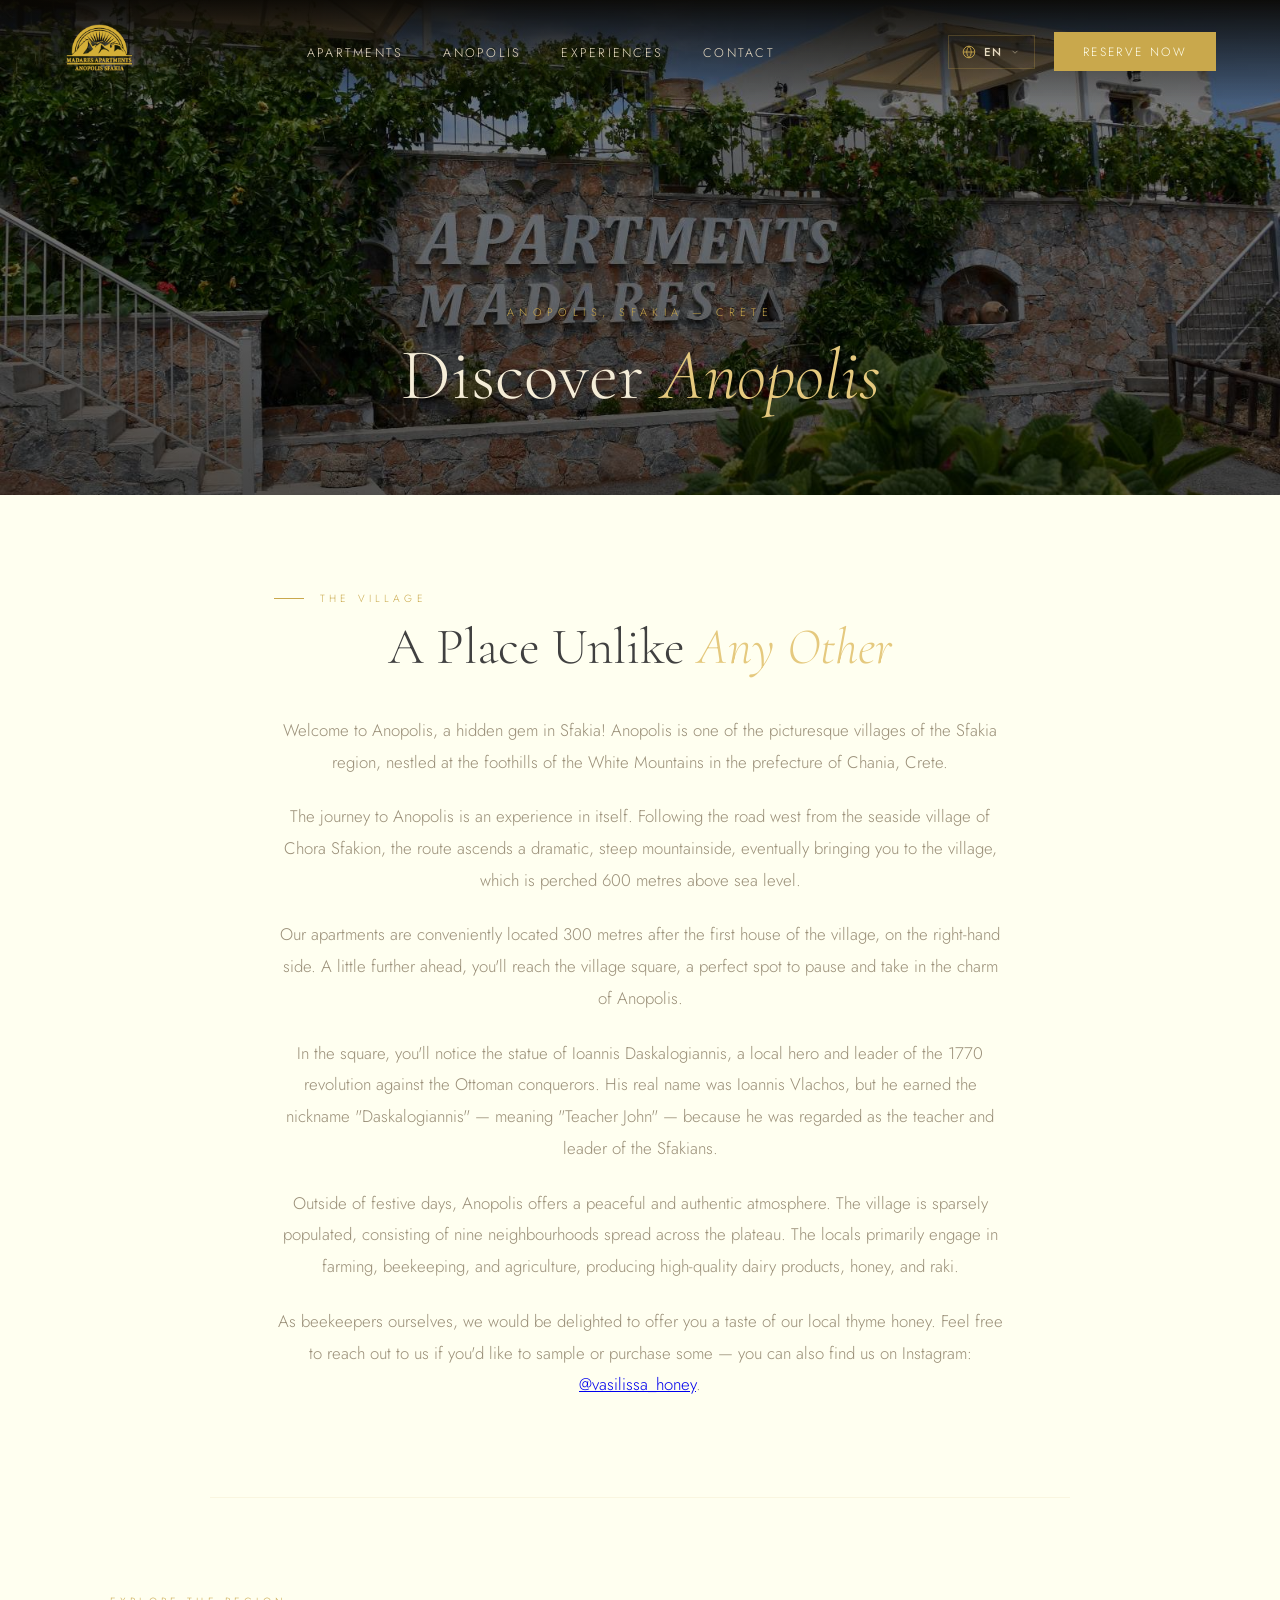
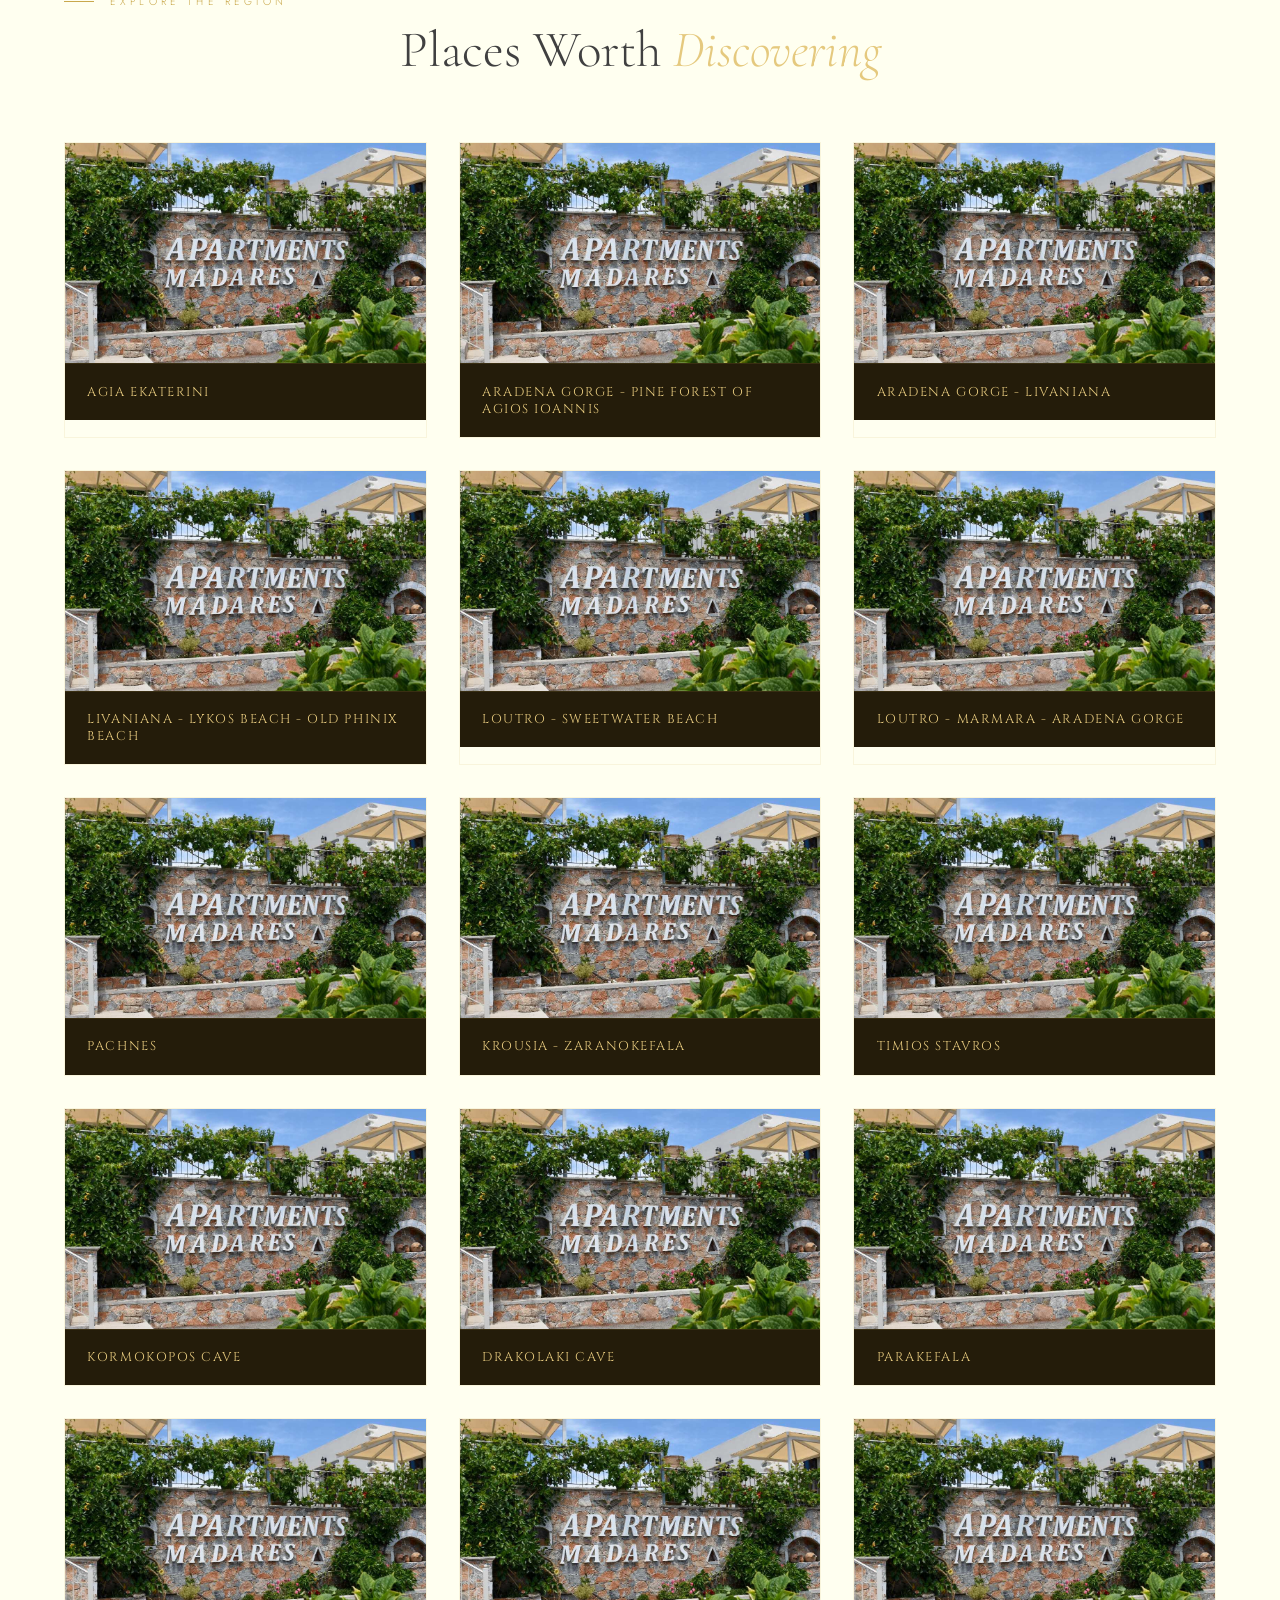
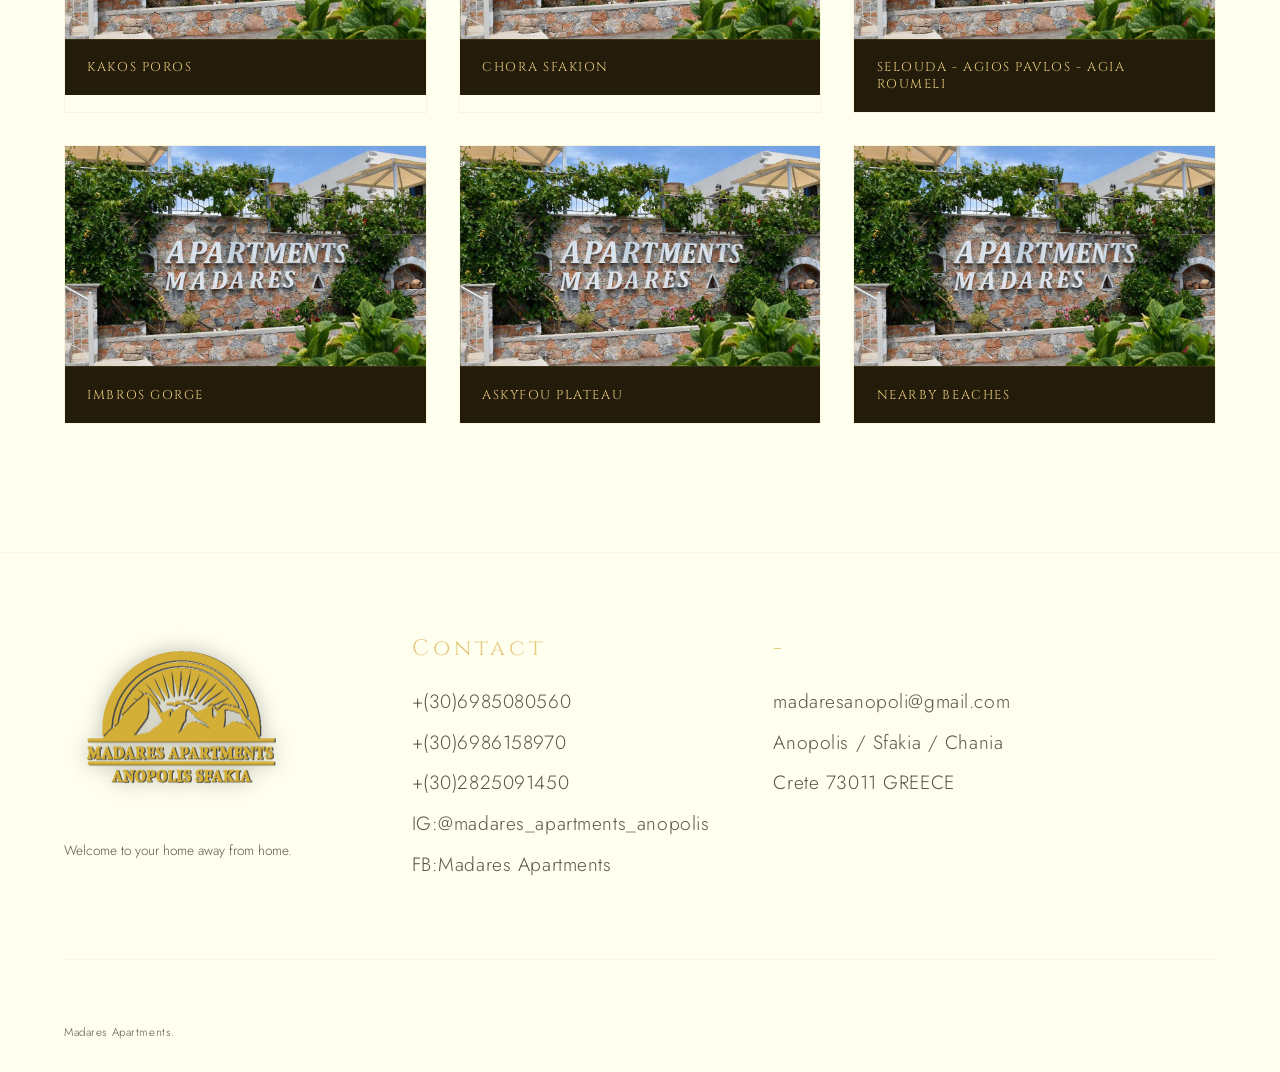
==== commit 6b7db57b: "minor changes" ====
--- a/anopoli.html
+++ b/anopoli.html
@@ -86,8 +86,7 @@
             <h2 class="section-title">A Place Unlike <em>Any Other</em></h2>
             <div class="anopoli-intro-body">
                 <p>Welcome to Anopolis, a hidden gem in Sfakia! Anopolis is one of the picturesque villages of the
-                    Sfakia region, nestled at the foothills of the White Mountains in the prefecture of Chania, Crete.
-                </p>
+                    Sfakia region, nestled at the foothills of the White Mountains in the prefecture of Chania, Crete.</p>
                 <p>The journey to Anopolis is an experience in itself. Following the road west from the seaside village
                     of Chora Sfakion, the route ascends a dramatic, steep mountainside, eventually bringing you to the
                     village, which is perched 600 metres above sea level.</p>
@@ -98,8 +97,6 @@
                     1770 revolution against the Ottoman conquerors. His real name was Ioannis Vlachos, but he earned the
                     nickname "Daskalogiannis" — meaning "Teacher John" — because he was regarded as the teacher and
                     leader of the Sfakians.</p>
-                <p>Each year, on the first Sunday after June 17th, the village commemorates the revolution with a
-                    traditional celebration in the square, filled with music, food, and local customs.</p>
                 <p>Outside of festive days, Anopolis offers a peaceful and authentic atmosphere. The village is sparsely
                     populated, consisting of nine neighbourhoods spread across the plateau. The locals primarily engage
                     in farming, beekeeping, and agriculture, producing high-quality dairy products, honey, and raki.</p>
--- a/style.css
+++ b/style.css
@@ -275,20 +275,11 @@
   .hero-bg {
       position: absolute;
       inset: 0;
-      background: linear-gradient(rgba(0, 0, 0, 0.6), rgba(0, 0, 0, 0.6)), url("img/out2.jpg");
+      background: linear-gradient(rgba(0, 0, 0, 0.6), rgba(0, 0, 0, 0.6)), url("img/out3.jpg");
       background-size: 100% auto;
       background-repeat: no-repeat;
   }
 
-  .hero-grid {
-      position: absolute;
-      inset: 0;
-      opacity: 0.04;
-      background-image:
-          linear-gradient(var(--gold-mid) 1px, transparent 1px),
-          linear-gradient(90deg, var(--gold-mid) 1px, transparent 1px);
-      background-size: 60px 60px;
-  }
 
   .hero-content {
       position: relative;
@@ -1371,16 +1362,26 @@
       }
 
       .hero-bg {
-          background: linear-gradient(rgba(0, 0, 0, 0.6), rgba(0, 0, 0, 0.6)), url("img/out1.jpg");
-          background-size: auto !important;
-          background-repeat: no-repeat;
+          background: linear-gradient(rgba(0, 0, 0, 0.6), rgba(0, 0, 0, 0.6)), url("img/out3.jpg");
+          background-size: cover;
+          background-position: center;
+      }
+
+      .amenities-left,
+      .amenities-right {
+          padding-left: 2rem;
+          padding-right: 2rem;
+      }
+
+      .amenity-grid {
+          grid-template-columns: 1fr;
       }
 
   }
 
   @media (max-width: 1430px) {
       .hero-bg {
-          background: linear-gradient(rgba(0, 0, 0, 0.6), rgba(0, 0, 0, 0.6)), url("img/out1.jpg");
+          background: linear-gradient(rgba(0, 0, 0, 0.6), rgba(0, 0, 0, 0.6)), url("img/out3.jpg");
           background-size: 100% auto;
           background-repeat: no-repeat;
       }
@@ -1395,6 +1396,10 @@
           display: none;
       }
 
+      .nav-cta {
+          display: none;
+      }
+
       section {
           padding: 4rem 1.5rem;
       }
@@ -1416,8 +1421,8 @@
       }
 
       .hero-bg {
-          background: linear-gradient(rgba(0, 0, 0, 0.6), rgba(0, 0, 0, 0.6)), url("img/out1.jpg");
-          background-size: auto;
-          background-repeat: no-repeat;
+          background: linear-gradient(rgba(0, 0, 0, 0.6), rgba(0, 0, 0, 0.6)), url("img/out3.jpg");
+          background-size: cover;
+          background-position: center;
       }
   }
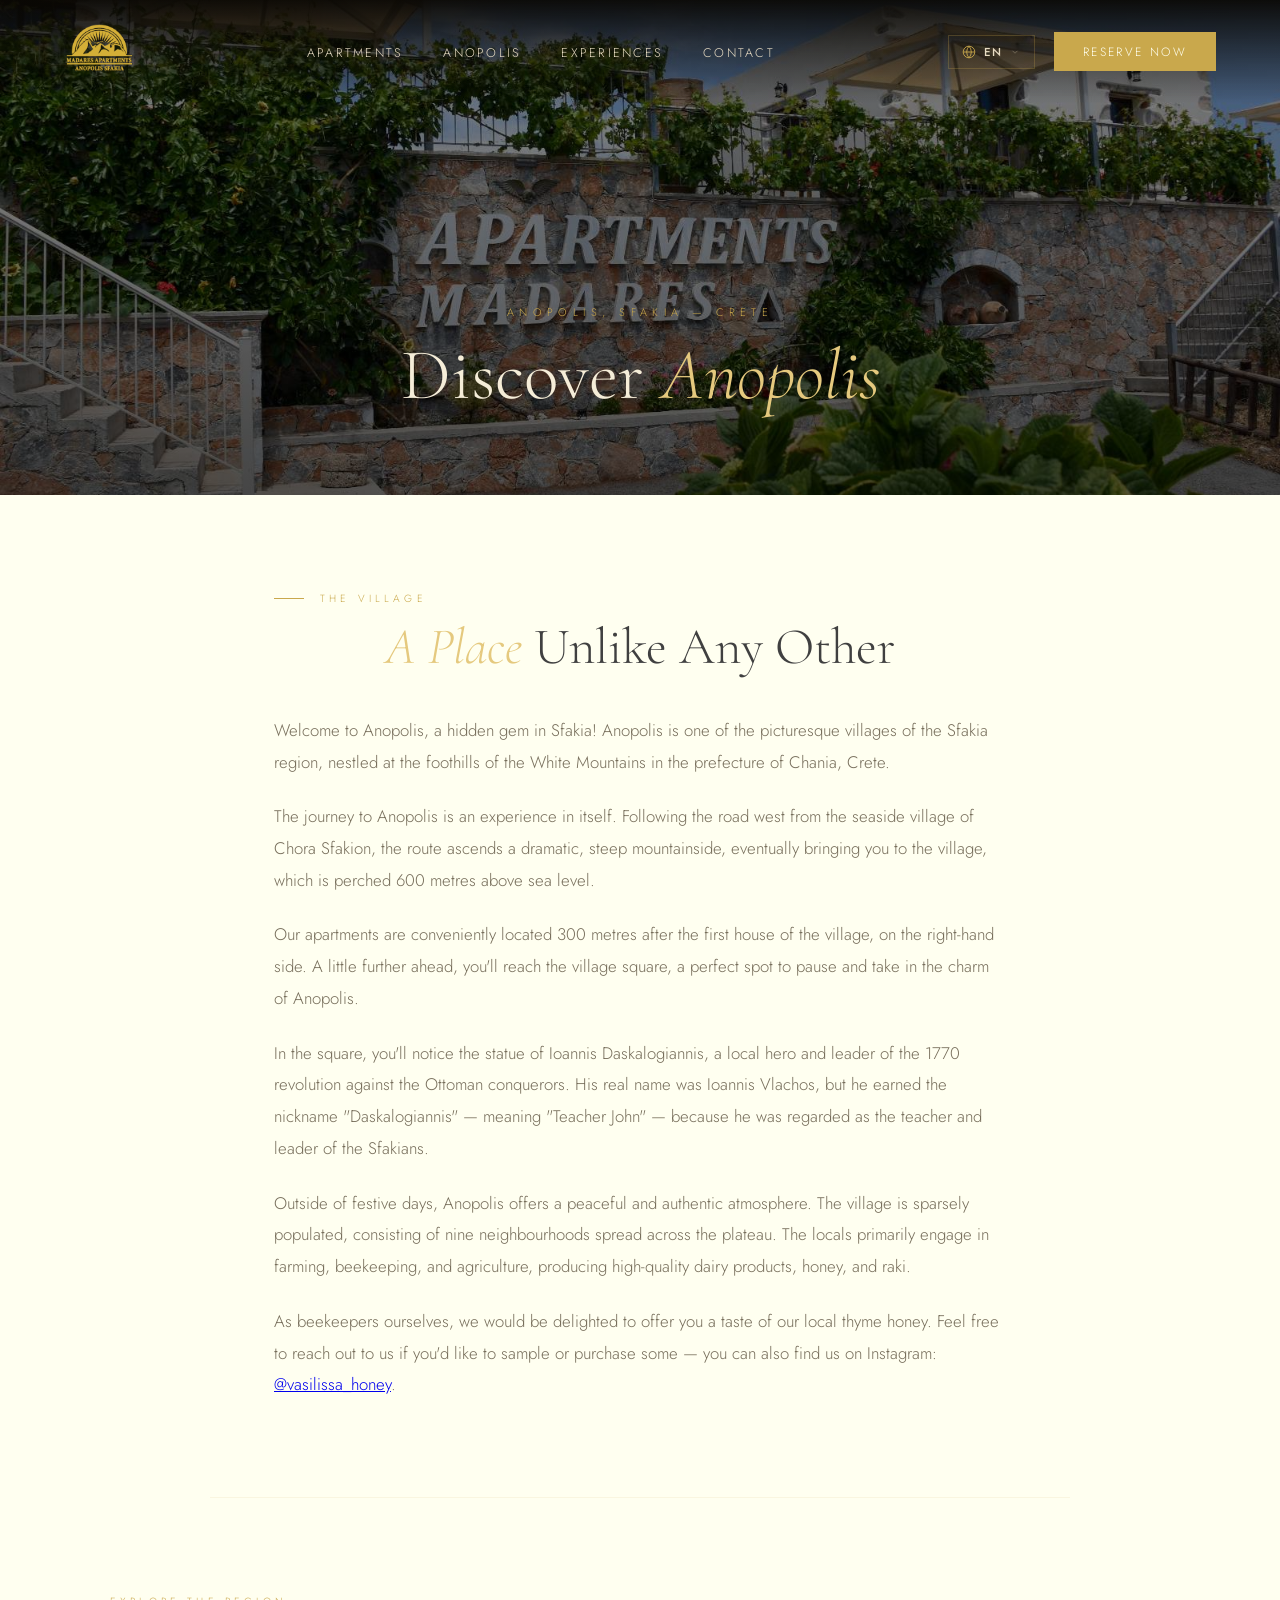
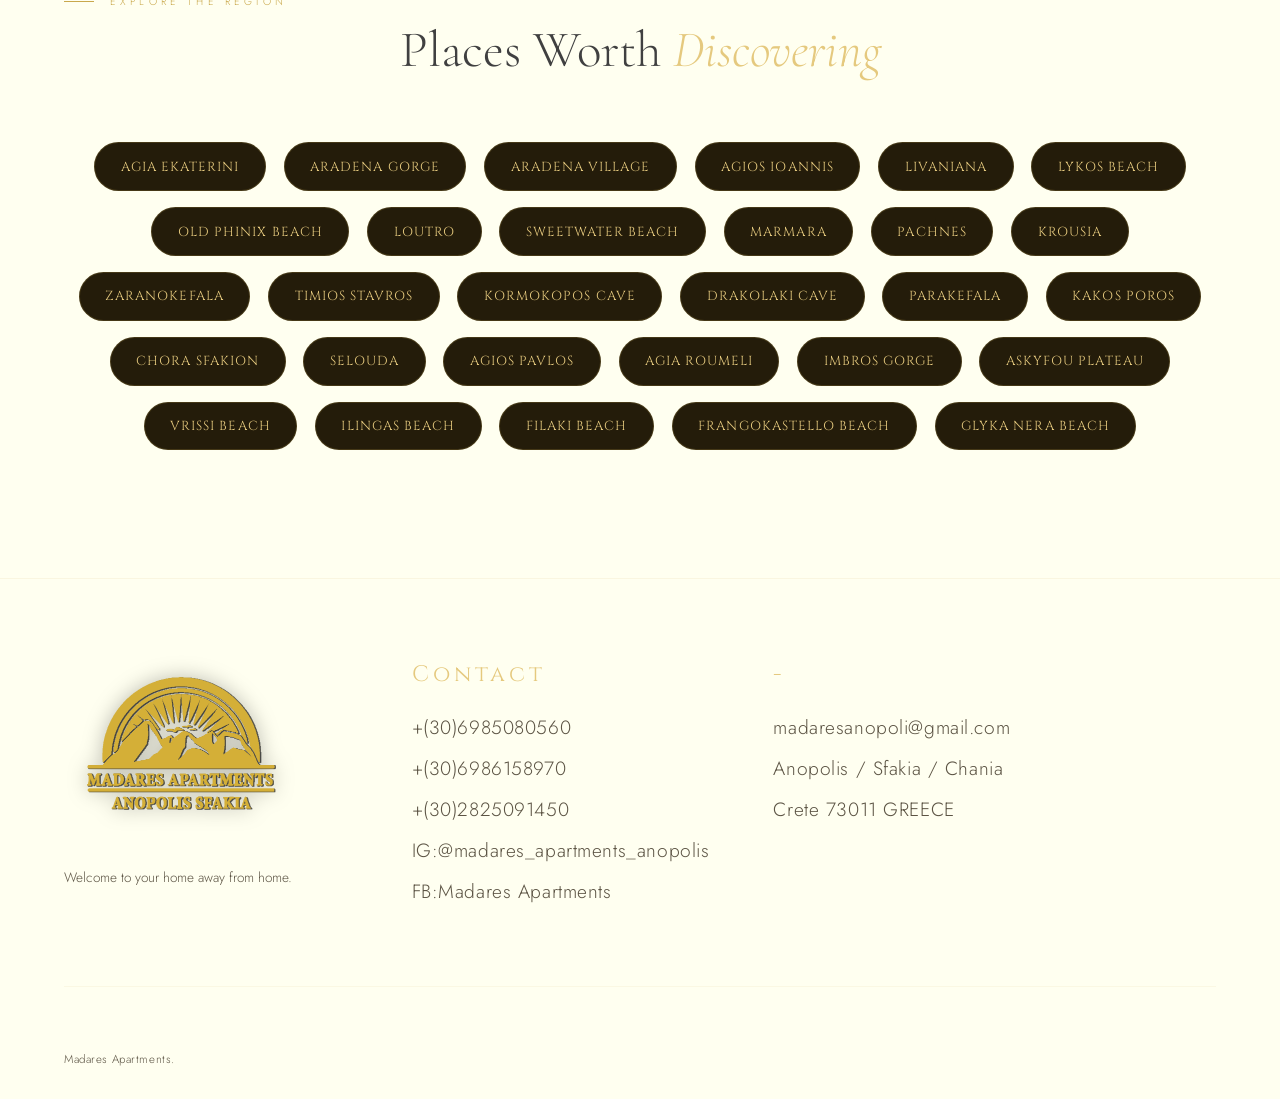
==== commit efc5b29e: "changes" ====
--- a/anopoli.html
+++ b/anopoli.html
@@ -83,7 +83,7 @@
     <section class="anopoli-intro">
         <div class="anopoli-intro-inner">
             <p class="section-tag">The Village</p>
-            <h2 class="section-title">A Place Unlike <em>Any Other</em></h2>
+            <h2 class="section-title"><em>A Place</em> Unlike Any Other</h2>
             <div class="anopoli-intro-body">
                 <p>Welcome to Anopolis, a hidden gem in Sfakia! Anopolis is one of the picturesque villages of the
                     Sfakia region, nestled at the foothills of the White Mountains in the prefecture of Chania, Crete.</p>
@@ -115,867 +115,37 @@
             <h2 class="section-title">Places Worth <em>Discovering</em></h2>
         </div>
 
-        <div class="destinations-grid">
-
-            <!-- <div class="dest-card">
-                <div class="dest-card-img" style="background-image: url('img/out1.jpg')"></div>
-                <div class="dest-card-body">
-                    <h3 class="dest-card-title">Destination Name</h3>
-                </div>
-                <template class="dest-modal-data">
-                    <h2>Destination Name</h2>
-                    <p>Write your description here — distance from Madares, what to see, what to do, best time to visit.
-                    </p>
-                </template>
-            </div> -->
-
-            <div class="dest-card">
-                <div class="dest-card-img" style="background-image: url('img/out1.jpg')"></div>
-                <div class="dest-card-body">
-                    <h3 class="dest-card-title">Agia Ekaterini</h3>
-                </div>
-                <template class="dest-modal-data">
-                    <h2>Agia Ekaterini</h2>
-                    <p>A Scenic Spot with Breathtaking Views
-                        Duration: Approximately 35 minutes on foot from Madares
-                        Apartments to Agia Ekaterini, time spent at the chapel,return.
-                        Start your walk from Madares Apartments and head toward the
-                        center of the village. Once you reach the village square, head south,
-                        and in just a short while, you’ll find yourself ascending the hill where
-                        the charming chapel of Saint Catherine is perched.
-                        From this vantage point, you’ll be treated to stunning views of the
-                        Libyan Sea and the White Mountains. In the distance, you can spot
-                        the island of Gavdos—the southernmost point of Greece and Europe—
-                        as well as the seaside village of Loutro directly below.
-                        This location also marks the beginning of a path leading down to
-                        Loutro, which served as the safe harbor of ancient Anopolis. Just
-                        west-northwest of Saint Catherine’s chapel lies the archaeological
-                        site of this historic city, offering an intriguing glimpse into the past.</p>
-                </template>
-            </div>
-
-            <div class="dest-card">
-                <div class="dest-card-img" style="background-image: url('img/out1.jpg')"></div>
-                <div class="dest-card-body">
-                    <h3 class="dest-card-title">Aradena Gorge - Pine Forest of Agios Ioannis</h3>
-                </div>
-                <template class="dest-modal-data">
-                    <h2>Aradena Gorge - Pine Forest of Agios Ioannis</h2>
-                    <p>Hiking Duration: Madares Apartments – Aradena Gorge: 1 hour, Time
-                        at the gorge and in the abandoned village of Aradena, Aradena – Pine
-                        Forest: 50 minutes, Time at the pine forest and return
-                        Start from Madares Apartments and head toward the center of the
-                        village. From the Anopolis plateau, walk west towards Aradena,
-                        keeping left at the Anopolis Tavern. After about 15 minutes, turn left
-                        and pass Agios Dimitris Church, which will be on your right. Continue
-                        along the paved road behind the houses, then turn right onto a rising
-                        footpath.
-                        Follow the ancient kalderimi (stone-paved path), passing a solitary
-                        olive tree. The path will eventually meet the Anopolis–Aradena road.
-                        From here, you can see the Aradena bridge and church. Cross the
-                        road and follow the path opposite, which leads to the edge of the
-                        gorge. Descend into the gorge using the well-preserved kalderimi.
-                        Continuing east, you’ll pass through a beautiful and unique pine
-                        forest, eventually arriving at the village of Agios Ioannis, located 5
-                        kilometers from the Aradena Gorge bridge.
-                        Highlights:
-                        Explore the abandoned village of Aradena, which you’ll reach after
-                        crossing the stunning Aradena Gorge via Crete’s only metal bridge,
-                        connecting the two sides of the gorge.
-                        The Aradena Gorge is just as breathtaking as the more famous
-                        Samaria Gorge but far less crowded. In some sections, scrambling
-                        over rockfalls is required, and those with a fear of heights may find a
-                        few parts slightly challenging.
-                    </p>
-                </template>
-            </div>
-
-            <div class="dest-card">
-                <div class="dest-card-img" style="background-image: url('img/out1.jpg')"></div>
-                <div class="dest-card-body">
-                    <h3 class="dest-card-title">Aradena Gorge - Livaniana</h3>
-                </div>
-                <template class="dest-modal-data">
-                    <h2>Aradena Gorge - Livaniana</h2>
-                    <p>Duration (on foot): Madares Apartments to Aradena Gorge – 1 hour,
-                        Aradena Gorge to exit towards Livaniana – 1 hour, Gorge exit to
-                        Anopolis – 2 hours and 45 minutes
-                        This hike takes you through the upper reaches of the Aradena Gorge
-                        before climbing eastwards to the hillside village of Livaniana.
-                        From Madares Apartments go to the center of the village. From the
-                        Anopolis plateau, walk west along the road towards Aradena. Keep
-                        left at the Anopolis Tavern and continue for 15 minutes. Turn left and
-                        pass Agios Dimitris church on your right. Follow the paved road
-                        around the back of the houses, then turn right onto a rising footpath.
-                        Continue along the ancient kalderimi (stone path), passing a solitary
-                        olive tree. The path meets the Anopolis - Aradena road.
-                        Cross the road and take the path opposite, leading to the edge of the
-                        gorge.Descend into the gorge via a well-preserved kalderimi. Turn
-                        left (south) at the bottom and continue down the gorge. Note: At one
-                        point, the path climbs high along the west wall of the gorge. This
-                        section may not be suitable for those with vertigo. It bypasses a large
-                        rockfall that was once only passable with ropes and chains, and later
-                        with iron ladders.
-                        After 1 hour in the gorge, look carefully to your left for a narrow,
-                        upward path leading to Livaniana. Be cautious, as it is easy to miss
-                        this turn. Climb up the path to the church of Agios Athanasios.
-                        Continue southeast along the red-marked footpath for 20 minutes to
-                        reach the marble rocks above Livaniana, offering views down to the
-                        coast.Descend through the village and take the path north between stone
-                        walls. Climb up a short kalderimi and exit through the village gate.
-                        Follow a stony footpath that zigzags upwards until it meets the paved
-                        road. Continue on the paved road until you reach the ridge where it
-                        levels out. Enjoy views of the coastline behind you and the White
-                        Mountains ahead.
-                        At the first major left bend, leave the road and take the stony path
-                        straight ahead.
-                        Pass a memorial and continue towards the hamlet of Ghiros. Walk
-                        down the road to the Anopolis plateau and return to Madares
-                        Apartments.
-                        Important Tips:
-                        Water and Supplies: Ensure you carry enough water and supplies, as
-                        there are limited refill points along the route.
-                        Proper Gear: Wear sturdy hiking shoes and bring a hat for sun
-                        protection.
-                        Safety: Be cautious on exposed sections with steep drops, especially if
-                        you have vertigo.
-                        Signage: Follow the markings carefully, particularly when looking for
-                        the path to Livaniana, as it can be easy to miss.
-                    </p>
-                </template>
-            </div>
-
-            <div class="dest-card">
-                <div class="dest-card-img" style="background-image: url('img/out1.jpg')"></div>
-                <div class="dest-card-body">
-                    <h3 class="dest-card-title">Livaniana - Lykos Beach - Old Phinix Beach</h3>
-                </div>
-                <template class="dest-modal-data">
-                    <h2>Livaniana - Lykos Beach - Old Phinix Beach</h2>
-                    <p>Duration: Madares Apartments to Livaniana: (by car/taxi) 25 minutes,
-                        (on foot) 1 hour and 45 minutes.
-                        Madares Apartments to Lykos Beach: (by car/taxi) 30 minutes, (on foot)
-                        2 hours.
-                        Madares Apartments to Phinix Beach: (by car/taxi) 32 minutes, (on foot)
-                        2 hours and 5 minutes.
-                        Route Description:
-                        Start at Madares Apartments and head towards the center of the
-                        village. From the Anopolis plateau, walk west along the road to
-                        Aradena, keeping left at Anopolis Tavern. Just before crossing the
-                        Aradena bridge, take the only branch road that heads south. This road
-                        will lead you to Lykos Beach and, from there, to Old Phinix Beach,
-                        passing through the village of Livaniana.
-                        Important Note:
-                        Be aware that the road eventually turns into a narrow dirt road.
-                    </p>
-                </template>
-            </div>
-
-            <div class="dest-card">
-                <div class="dest-card-img" style="background-image: url('img/out1.jpg')"></div>
-                <div class="dest-card-body">
-                    <h3 class="dest-card-title">Loutro - Sweetwater Beach</h3>
-                </div>
-                <template class="dest-modal-data">
-                    <h2>Loutro - Sweetwater Beach</h2>
-                    <p>This is a challenging yet rewarding hike that involves some rock
-                        scrambling and can be completed in either direction. It offers
-                        breathtaking views, especially from the escarpment edge before the
-                        steep descent to the coast on an ancient donkey track. Allow extra
-                        time to explore the charming village of Loutro and enjoy swimming at
-                        Sweetwater Beach.
-                        The total duration of the hike on foot is approximately 2 hours from
-                        Madares Apartments to Loutro, 1 hour and 15 minutes from Loutro to
-                        Sweetwater Beach, 40 minutes from Sweetwater to Ilingas Beach,
-                        and another 2 hours from Ilingas back to Madares Apartments.
-                        Alternatively, if you prefer to return directly to Madares Apartments
-                        after Sweetwater Beach, you can take the KTEL bus, a taxi, car, or
-                        arrange a lift from the end of the Sweetwater path, where the asphalt
-                        road begins. Madares Apartments can also arrange transport to and
-                        from Sweetwater Beach.
-                        The route begins at Madares Apartments and heads towards the
-                        center of the village. From the Anopolis plateau, you follow the side
-                        road south, which winds through houses, first turning right on newly
-                        paved road and then left, climbing towards the escarpment ridge.
-                        Just before reaching the crest, there is an optional short detour to the
-                        church of Agia Ekaterini, which is well worth the extra climb for its
-                        panoramic views along the coast and across the Libyan Sea to Gavdos
-                        Island. Below, you will spot the tiny village of Loutro. From the
-                        turning circle, the path descends past a wayside shrine and takes
-                        about 90 minutes to reach Loutro. Some sections of the path can be
-                        slippery due to loose stones, so caution is required.
-                        About 10 minutes after leaving the ridge, ignore the path on the left,
-                        which leads back to the eastern end (Kambia) of Anopolis, near
-                        Madares Apartments. road between Chora Sfakion and Anopolis.
-                        After crossing a shepherds’ road by a water cistern, the path
-                        continues westwards for a short distance before entering a shallow
-                        gully. Upon reaching the first tree, the path zigzags steeply
-                        downwards towards Loutro. At the only junction, keep left on the
-                        main path, as the right path leads to Finix. The descent ends at a
-                        wayside shrine where it meets the E4 coastal path. From there, turn
-                        right into Loutro, entering the village through the metal stock control
-                        gate. Once inside, you can wander through the narrow paths between
-                        the houses and taverns to reach the waterfront and enjoy the village.
-                        After spending time in Loutro, the walk continues along the coastal
-                        path at the bottom of the descent from Anopolis, heading eastwards.
-                        This section of the path is undulating and takes just over an hour to
-                        reach Sweetwater Beach. The beach offers shade under tamarisk
-                        trees and has a tavern built on the rocks, making it a great place to
-                        relax and swim.
-                        From Sweetwater Beach, the path continues eastwards. Initially, it
-                        involves scrambling over large fallen rocks, followed by a narrow
-                        section around a headland. Those with vertigo may find this part
-                        challenging. The path then climbs to meet the main road between
-                        Chora Sfakion and Anopolis. From there, you can either take the
-                        KTEL bus, a taxi, car, or arrange a lift to Anopolis.
-                        Alternatively, you can continue on foot by heading right (downhill) on
-                        the road, which leads to Ilingas Beach and Tavern.
-                        After crossing the bridge, take the path to the left and descend
-                        beside the bridge into the gorge. Although the path on the shingle is
-                        not clearly defined, it is impossible to get lost. After about 10
-                        minutes, the old kalderimi crosses the gorge, but the eastern section
-                        is heavily eroded, so follow the western route out of the gorge into a
-                        side ravine. The path starts off well but soon deteriorates, requiring
-                        some scrambling over rock cascades.
-                        The route is generally easy to follow, with frequent cairn markers
-                        along the way. As the ravine flattens out, you pass a water pumping
-                        station and cross a dirt road that eventually leads to the paved road
-                        to Anopolis.
-                        This hike is strenuous, so proper hiking shoes and plenty of water are
-                        essential. The stunning views, combined with the chance to explore
-                        Loutro and enjoy the refreshing waters of Sweetwater Beach, make it
-                        a memorable experience well worth the effort.
-                    </p>
-                </template>
-            </div>
-
-            <div class="dest-card">
-                <div class="dest-card-img" style="background-image: url('img/out1.jpg')"></div>
-                <div class="dest-card-body">
-                    <h3 class="dest-card-title">Loutro - Marmara - Aradena Gorge</h3>
-                </div>
-                <template class="dest-modal-data">
-                    <h2>Loutro - Marmara - Aradena Gorge</h2>
-                    <p>This long and demanding hike can be done in either direction. The
-                        route descends towards Loutro, follows the coastline westward to
-                        Marmara, and then ascends through the Aradena Gorge. Although
-                        less famous than the nearby Samaria Gorge, Aradena is just as
-                        stunning and significantly quieter. Certain sections require
-                        scrambling over rockfalls, and those with a fear of heights may find
-                        some parts challenging.
-                        There are opportunities to rest and get refreshments in Loutro,
-                        Marmara, and at a small canteen at the top of the gorge.
-                        Route Details:
-                        Start from Madares Apartments and head towards the center of the
-                        village. From the Anopolis plateau, take the side road heading south.
-                        The road winds between houses, curving right onto a newly surfaced
-                        section before turning left to ascend the escarpment ridge. Just
-                        before reaching the top, take a short detour to the right to visit the
-                        church of Agia Ekaterini. This minor climb is well worth the effort, as
-                        it offers breathtaking views of the coastline and the Libyan Sea, with
-                        the island of Gavdos visible in the distance. Below, you will see the
-                        small village of Loutro.
-                        Return to the turning circle and follow the path past a wayside
-                        shrine. The descent to Loutro takes about 90 minutes. Be cautious, as
-                        loose stones can make the path slippery in places. After 10 minutes,
-                        ignore a left-hand path leading back towards the eastern part of
-                        Anopolis (Kambia).
-                        When you reach a water cistern, cross a shepherd’s road and pick up
-                        the trail again at the cairns opposite. The path traverses the slope
-                        westward for a short distance before entering a shallow gully. Once
-                        you reach the first tree, descend directly to Loutro via steep
-                        switchbacks.
-                        At the only junction, keep left on the main path (the right turn leads
-                        to Finix). The descent ends at a wayside shrine, where the path joins
-                        the E4 coastal route. Turn right and enter Loutro through a metal
-                        stock control gate. From here, take any of the small paths between
-                        houses and tavernas down to the waterfront.
-                        Loutro to Marmara:
-                        After a break in Loutro, take the stairs between two tavernas at the
-                        western end of the harbor. These lead uphill to the ruins of a
-                        Venetian fort. From the top, follow the E4 trail westward, marked
-                        with yellow and black signs, bypassing Finix. Here, you have two
-                        route options:
-                        Coastal Route (E4 Trail): Descend to the coastline and pass through
-                        Likos, where there are a few tavernas, before climbing the cliffs to
-                        rejoin the main path leading to Marmara.
-                        Alternative Path (Easier Option): To avoid the difficult climb on the
-                        coastal cliffs, follow the dirt road west from Finix. Before the road
-                        turns inland, take the left path towards the cliff edge, marked with
-                        blue paint, and descend to Marmara.
-                        Alternatively, a small boat connects Loutro and Marmara. You can
-                        check ticket availability and departure times at the port.
-                        Marmara to Aradena Village:
-                        From Marmara Beach, walk inland to enter the Aradena Gorge. The
-                        first section is relatively easy, but as you progress, you’ll need to
-                        scramble over large boulders. Look out for paint markers and cairns
-                        guiding the way. After about 45 minutes, you will reach a water
-                        trough, and another 15 minutes later, a lone olive tree. Here, a side
-                        path on the right leads out of the gorge towards Livaniana.
-                        Staying in the gorge, the terrain becomes more rugged, with more
-                        frequent rockfalls to climb over. After another 45 minutes, signs
-                        direct you to the left onto a newly built path carved high into the
-                        western wall of the gorge, equipped with handrails. This section,
-                        potentially challenging for those afraid of heights, bypasses a massive
-                        rockfall that was previously only passable using ropes, chains, or
-                        bolted iron ladders. The path eventually descends back to the gorge
-                        floor, where some additional scrambling is required.
-                        After another 15–20 minutes, you may hear what sounds like distant
-                        thunder or a rockfall—this is actually vehicles passing over the iron
-                        bridge spanning the gorge. Soon, you will walk underneath the
-                        bridge.
-                        Another 10 minutes leads to a well-preserved kalderimi (stone-paved
-                        path) that zigzags up both sides of the gorge. Take the left/westward
-                        path, passing through wire gates at the top, into the abandoned
-                        village of Aradena. Here, the Church of Archangel Michael is worth
-                        visiting. Walk through the village ruins to reach the paved road,
-                        where there is a refreshment canteen just before the bridge.
-                        Aradena to Madares Apartments:
-                        Cross the bridge and continue along the paved road. Ignore a right-
-                        hand turn towards Livaniana. You have two options to return to
-                        Anopolis:
-                        By Road: Follow the tarred road directly into Anopolis.
-                        By Footpath (More Scenic): A few minutes after the right-hand turn,
-                        look for a shady tree on the right side of the road, just before a stone
-                        wall. A dirt track heads off to the right—follow this. As you pass
-                        beneath power lines, spot the cairns and take a smaller trail to the
-                        left.
-                        At a junction under an olive tree, go left onto an ancient kalderimi
-                        path. Soon, you will cross a dirt track and continue on kalderimi. At
-                        the next junction, keep straight, following the descending path as it
-                        curves left behind several houses. Eventually, the trail meets the
-                        paved road near the small chapel of Agios Dimitrios. Turn right onto
-                        the road, and after 30 minutes, you will arrive back at Madares
-                        Apartments.
-                    </p>
-                </template>
-            </div>
-
-            <div class="dest-card">
-                <div class="dest-card-img" style="background-image: url('img/out1.jpg')"></div>
-                <div class="dest-card-body">
-                    <h3 class="dest-card-title">Pachnes</h3>
-                </div>
-                <template class="dest-modal-data">
-                    <h2>Pachnes</h2>
-                    <p>Standing at 2,453 meters, Pachnes is the second highest peak in
-                        Crete. The views from the summit are breathtaking, and the barren,
-                        moon-like landscape of the high-altitude desert is truly a sight to
-                        behold. Hiking to the top and back in a single day from Anopolis
-                        takes at least 12 hours, so it’s recommended to arrange a taxi to drop
-                        you off at the end of the shepherds' road. This road is not suitable for
-                        standard rental cars.
-                        The hike from the drop-off point is relatively straightforward, with a
-                        clear path leading to the summit. However, be aware that snow can
-                        persist well into June, sometimes blocking the road or requiring you
-                        to cross snowfields on the way up.
-                        From the road’s end, follow the marked uphill trail to the cistern at
-                        Rousies, a 20-minute walk. The path to Pachnes is signposted with E4
-                        trail markers. Expect a round trip from Rousies to the summit and
-                        back to take about three hours, plus extra time to soak in the
-                        stunning views.
-                        Transport to and from the shepherds’ road can be arranged through
-                        Madares Apartments.
-                    </p>
-                </template>
-            </div>
-
-            <div class="dest-card">
-                <div class="dest-card-img" style="background-image: url('img/out1.jpg')"></div>
-                <div class="dest-card-body">
-                    <h3 class="dest-card-title">Krousia - Zaranokefala</h3>
-                </div>
-                <template class="dest-modal-data">
-                    <h2>Krousia - Zaranokefala</h2>
-                    <p>Krousia is a vast open meadow located high above Agios Ioannis,
-                        accessible via a shepherds' road. Transport to Krousia can be
-                        arranged through Madares Apartments.
-                        From Krousia, an ancient high-altitude mule track leads northwest
-                        into the White Mountains. A recommended day hike follows this track
-                        around the slopes of Zaranokefala, passing a year-round spring with
-                        fresh drinking water. A perfect lunch spot can be found on a rocky
-                        outcrop offering breathtaking views of the distant Kalergi mountain
-                        refuge, which sits high above the Omalos plain at the entrance to the
-                        Samaria Gorge.
-                        This is a steep and demanding hike from Krousia, with loose stones
-                        making the descent particularly slippery. Plan for at least 7 hours for
-                        the round trip, including a long lunch break to enjoy the scenery.
-                    </p>
-                </template>
-            </div>
-
-            <div class="dest-card">
-                <div class="dest-card-img" style="background-image: url('img/out1.jpg')"></div>
-                <div class="dest-card-body">
-                    <h3 class="dest-card-title">Timios Stavros</h3>
-                </div>
-                <template class="dest-modal-data">
-                    <h2>Timios Stavros</h2>
-                    <p>Duration:
-                        By taxi or car: From Madares Apartments to the junction for
-                        Timios Stavros – 35 minutes, junction to Timios Stavros Church –
-                        40 minutes, time spent at Timios Stavros, then from Timios
-                        Stavros to the gorge exit – 1 hour 20 minutes, and from the gorge
-                        exit to Anopolis – 1 hour 45 minutes.
-                        On foot: From Madares Apartments to the junction for Timios
-                        Stavros – 1 hour 45 minutes, junction to Timios Stavros Church –
-                        40 minutes, time spent at Timios Stavros, then from Timios
-                        Stavros to the gorge exit – 1 hour 20 minutes, and from the gorge
-                        exit to Anopolis – 1 hour 45 minutes.
-                        This route offers a beautiful 6-hour round trip from Anopolis to the
-                        small Timios Stavros Church, located at the head of the picturesque
-                        Ilingas Gorge. The return journey follows the upper part of the gorge.
-                        Transport to the junction for Timios Stavros can be arranged through
-                        Madares Apartments.
-                        Make sure to bring enough food and water, as there are no taverns
-                        along the way.
-                        Route Directions:
-                        Start from Madares Apartments and walk to the center of Anopolis
-                        village. From the Anopolis Plateau, head towards Anopolis Tavern
-                        and take the right-hand fork, which leads into the mountains and
-                        towards Pachnes. As you continue, the paved road ends. About 25
-                        minutes from the plateau, take a right turn onto a dirt road.
-                        A few minutes later, on your left, you will notice a footpath heading
-                        north into a ravine—this is the route into the Lefka Ori towards
-                        Pachnes, Katsiveli, Kalergi Hut, and Omalos, but for this hike, stay on
-                        the gently rising road.
-                        After approximately 90 minutes, look out for a small rusted sign for
-                        Timios Stavros on the right at a junction, along with a bicycle sign.
-                        Turn right onto a smaller dirt road, passing an underground cistern.
-                        Twenty minutes later, you will reach the end of the road and see a
-                        sign for Basia’s Cave. From here, follow the steeply descending path
-                        marked with red paint to the bottom of the gorge, where you will find
-                        the Timios Stavros Church.
-                        From the church, head south down the gorge, following a scenic path
-                        that descends over gentle rock cascades. After 80 minutes, you will
-                        reach a road leading out of the gorge on the right. (Continuing
-                        straight leads further down Ilingas Gorge towards the sea, but note
-                        that there are two very steep rock cascades ahead!)
-                        Take the right-hand road out of the gorge, passing farms on either
-                        side, and continue westward into the Anopolis hamlet of Limnia. After
-                        passing the church, turn left and head downhill, eventually reaching
-                        the Anopolis Plateau.
-                    </p>
-                </template>
-            </div>
-
-            <div class="dest-card">
-                <div class="dest-card-img" style="background-image: url('img/out1.jpg')"></div>
-                <div class="dest-card-body">
-                    <h3 class="dest-card-title">Kormokopos Cave</h3>
-                </div>
-                <template class="dest-modal-data">
-                    <h2>Kormokopos Cave</h2>
-                    <p>Duration:
-                        By car or taxi: From Madares Apartments to Agios Ioannis – 17
-                        minutes, then another 15 minutes from Agios Ioannis to
-                        Kormokopos Cave, plus time spent at the cave before returning.
-                        On foot: Walking from Madares Apartments to Agios Ioannis takes
-                        approximately 2 hours, followed by a 90-minute hike to
-                        Kormokopos Cave, plus time spent at the cave before making the
-                        return journey.
-                        This hike leads to an impressive cave located at the top of a gorge. It
-                        can be done entirely on foot from Anopolis and back. However, since
-                        the first part involves a 4 km walk along a road (and the same
-                        distance back), you might want to consider driving, taking a taxi, or
-                        catching a ride up to Agios Ioannis to save time. Transport
-                        arrangements can be made at Madares Apartments.
-                        If walking the entire way, start from Madares Apartments and head
-                        toward the village center. From Anopolis plateau, take the road west
-                        towards Aradena and Agios Ioannis, keeping left when you pass
-                        Anopolis Tavern. After 15 minutes, take a left turn, passing Agios
-                        Dimitris Church on your right. Continue along the paved road behind
-                        the houses, then take a right turn onto an ascending footpath. Follow
-                        the ancient stone-paved kalderimi past a lone olive tree until you
-                        reach the Anopolis-to-Aradena road. Turn left, ignoring the road
-                        leading to Livaniana, and cross the bridge over the gorge.
-                        From there, continue along the gradually ascending road for 4 km.
-                        The original path between Aradena and Agios Ioannis was mostly
-                        destroyed when the road was built, though some sections still exist
-                        within the forest south of the road.
-                        At the entrance to Agios Ioannis, you will find a map outlining the
-                        route to Kormokopos Cave. Keep going straight through the village
-                        gates, ignoring the first right and then the next left turn. As the road
-                        curves to the right, leave it by heading left, following the blue
-                        waymarks through metal gates.
-                        The dirt road descends briefly before transforming into a forest trail
-                        that climbs steadily, marked frequently with blue signs. Pass a
-                        concrete water cistern and continue uphill until reaching the high
-                        edge of a side ravine within the Iligas Gorge. The path then descends
-                        for around 20 minutes, crossing some loose scree sections, before
-                        finally arriving at the cave.
-                    </p>
-                </template>
-            </div>
-
-            <div class="dest-card">
-                <div class="dest-card-img" style="background-image: url('img/out1.jpg')"></div>
-                <div class="dest-card-body">
-                    <h3 class="dest-card-title">Drakolaki Cave</h3>
-                </div>
-                <template class="dest-modal-data">
-                    <h2>Drakolaki Cave</h2>
-                    <p>Duration:
-                        By taxi: From Madares Apartments to Krousia – 35 minutes, then
-                        another hour from Krousia to Drakolaki Cave, plus time spent at
-                        the cave before returning.
-                        On foot: Walking from Madares Apartments to Krousia takes
-                        approximately 3 hours and 45 minutes, followed by a 1-hour hike
-                        to Drakolaki Cave, plus time spent at the cave before heading
-                        back.
-                        Drakolaki Cave is a fascinating underground river system nestled in
-                        the White Mountains, located in the upper section of the Aradena
-                        Gorge. The cave stretches for 1,900 meters, though only the first 400
-                        meters are accessible to those with some caving experience and the
-                        necessary equipment. Extra caution is required during rainy weather.
-                        Inside, you’ll find a stunning display of stalagmites and stalactites,
-                        sandy passages, small crystal-clear lakes, and an almost eerie silence.
-                        Finding the entrance can be challenging, as it is quite small and not
-                        visible from afar. Reaching it also requires some climbing.
-                        The most scenic route to the cave begins in Agios Ioannis village,
-                        winding through a beautiful forested trail that crosses the Krousia
-                        plateau before continuing eastward to the cave. While the path from
-                        Krousia plateau is not always well-defined, it is marked with stone
-                        cairns to guide the way. The hike from Krousia to the cave takes
-                        about an hour.
-                        If needed, Madares Apartments can help arrange transportation to
-                        Krousia.
-                    </p>
-                </template>
-            </div>
-
-            <div class="dest-card">
-                <div class="dest-card-img" style="background-image: url('img/out1.jpg')"></div>
-                <div class="dest-card-body">
-                    <h3 class="dest-card-title">Parakefala</h3>
-                </div>
-                <template class="dest-modal-data">
-                    <h2>Parakefala</h2>
-                    <p>Duration:
-                        By car or taxi: From Madares Apartments to Agios Ioannis – 20
-                        minutes, then a 1-hour hike to the Papakefala viewpoint, plus time
-                        spent there before returning.
-                        On foot: Walking from Madares Apartments to Agios Ioannis takes
-                        about 2 hours, followed by a 1-hour hike to the viewpoint, plus
-                        time at the top before making the return journey.
-                        This scenic hike leads to a breathtaking viewpoint perched on the
-                        edge of an escarpment. The initial route is the same as the one
-                        leading to Kormokopos Cave. From Agios Ioannis, it’s a comfortable
-                        3-hour round trip, allowing time to take in the stunning views. While
-                        the entire journey can be done on foot from Anopolis and back, it
-                        includes a demanding 9 km walk along the road (plus another 9 km
-                        on the way back). To save time and energy, you might want to take a
-                        car, taxi, or catch a ride for this road section. If you prefer to hike the
-                        whole way, refer to the Kormokopos Cave directions for the route
-                        from Anopolis to Agios Ioannis.
-                        At the entrance to Agios Ioannis, a map provides details about the
-                        walk to Kormokopos Cave. Continue straight ahead along the road,
-                        passing through the village gates, ignoring the first right turn and
-                        then the next left. As the road begins to curve right, leave it by
-                        heading left, following the blue waymarks through metal gates. The
-                        dirt track initially descends before transitioning into a forest trail that
-                        gradually climbs, with frequent blue markings for guidance.
-                        After approximately 35 minutes of hiking from Agios Ioannis, you’ll
-                        reach a concrete water cistern. Continue uphill for another 6
-                        minutes, keeping an eye out for two large fallen trees on the left.
-                        Here, leave the main path to Kormokopos and follow the red and
-                        yellow waymarks. From this point, another 15 minutes of walking will
-                        bring you to a picnic table and a spectacular viewpoint overlooking
-                        the Iligas Gorge.
-                        To reach the highest vantage point, turn left and follow the waymarks
-                        steeply uphill to a large cairn/trig point. From there, enjoy the
-                        panoramic views stretching westward along the coastline toward
-                        Agia Roumeli.
-                    </p>
-                </template>
-            </div>
-
-            <div class="dest-card">
-                <div class="dest-card-img" style="background-image: url('img/out1.jpg')"></div>
-                <div class="dest-card-body">
-                    <h3 class="dest-card-title">Kakos Poros</h3>
-                </div>
-                <template class="dest-modal-data">
-                    <h2>Kakos Poros</h2>
-                    <p>Duration:
-                        By car or taxi: From Madares Apartments to Agios Ioannis – 25
-                        minutes, followed by a 45-50 minute hike to Kakos Poros, plus
-                        time spent at the viewpoint before returning.
-                        On foot: Walking from Madares Apartments to Agios Ioannis takes
-                        about 2 hours, followed by a 45-50 minute hike to Kakos Poros,
-                        plus time at the viewpoint before heading back.
-                        This hike leads to a breathtaking viewpoint at the edge of the coastal
-                        escarpment. It can be done entirely on foot from Anopolis and back.
-                        However, since a significant part of the journey includes a 9 km road
-                        walk (each way) to the actual starting point, you may want to
-                        consider taking a car, taxi, or hitching a ride for that section.
-                        Start by following the route from Anopolis to Agios Ioannis. Upon
-                        reaching the entrance to Agios Ioannis village, pass through the gates
-                        and continue straight along the road, ignoring the first right-hand
-                        fork. A few minutes later, take a left onto the paved road, passing
-                        Alonia Rooms on your right. Continue uphill until you reach an
-                        information board providing directions to Kakos Poros. From here,
-                        follow the marked trail (red and yellow waymarks) into the forest.
-                        After about 35-40 minutes of hiking, you will arrive at the
-                        escarpment’s edge, where a picnic table awaits. The viewpoint offers
-                        stunning panoramic views of the coastline, with Agia Roumeli to the
-                        west and, on a clear day, the distant outline of Paleochora.
-                        Beyond this point, the path used to descend steeply toward Agios
-                        Pavlos on the coast, but a massive boulder now obstructs the route.
-                        The trail's name, Kakos Poros (meaning "the bad way"), is a warning
-                        of its extreme difficulty. Only highly experienced hikers, and never
-                        alone, should even consider attempting the descent.
-                        For the return, retrace your steps back to Agios Ioannis and then to
-                        Anopolis.
-                    </p>
-                </template>
-            </div>
-
-            <div class="dest-card">
-                <div class="dest-card-img" style="background-image: url('img/out1.jpg')"></div>
-                <div class="dest-card-body">
-                    <h3 class="dest-card-title">Chora Sfakion</h3>
-                </div>
-                <template class="dest-modal-data">
-                    <h2>Chora Sfakion</h2>
-                    <p>Duration:
-                        By KTEL bus, car, or taxi: From Madares Apartments to Chora
-                        Sfakion – 20 minutes, plus time spent in the village before
-                        returning.
-                        On foot: Walking from Madares Apartments to Chora Sfakion
-                        takes approximately 2 hours, plus time in the village before
-                        making the return journey.
-                        This hike descends through the back gorge from Anopolis to the
-                        coastal village of Chora Sfakion. Along the way, you will need to
-                        navigate several rocky sections, requiring caution and possibly some
-                        assistance, especially if returning via the same route.
-                        From Madares Apartments, take the dirt road to the left, passing
-                        through livestock fences. At an old roadside shrine, bear right and
-                        continue through more fenced areas. The route soon opens up to
-                        spectacular eastward views along the coastline.
-                        Descend to your left, following the blue waymarks as you walk along
-                        the remnants of the old stone-paved kalderimi. When you reach the
-                        asphalt road, carefully scramble down to rejoin the broken footpath.
-                        Just before a large livestock pen, take the right-hand path, heading
-                        downhill along a rough dirt track toward a large pumping station on
-                        the right. From here, cairns mark the route leading into an
-                        increasingly narrow ravine. Take extra care when descending the
-                        series of rock cascades before climbing out to the left onto a well-
-                        preserved section of paved kalderimi.
-                        At this stage, you have two options for entering Chora Sfakion:
-                        The kalderimi route continues along the eastern side of the
-                        gorge. However, the initial section is heavily eroded, requiring
-                        some scrambling upwards to regain the path. Once past this
-                        section, the trail becomes more stable and gradually ascends.
-                        The gorge route: Instead of climbing, head right, down into the
-                        gorge, walking on loose shingle. After about 10 minutes, climb out
-                        to the left at the bridge to reach the asphalt road, then turn left to
-                        continue toward the village.
-                        The footpath meets the main road just before the first house in Chora
-                        Sfakion, where steps lead down to the seafront.
-                        If you plan to return to Madares Apartments by KTEL bus, keep in
-                        mind that the bus departs from the Chora Sfakion coach park shortly
-                        after arriving from Chania. Be prepared to board by 15:40, as it often
-                        leaves earlier than the scheduled 16:00 departure time.
-                    </p>
-                </template>
-            </div>
-
-            <div class="dest-card">
-                <div class="dest-card-img" style="background-image: url('img/out1.jpg')"></div>
-                <div class="dest-card-body">
-                    <h3 class="dest-card-title">Selouda - Agios Pavlos - Agia Roumeli</h3>
-                </div>
-                <template class="dest-modal-data">
-                    <h2>Selouda - Agios Pavlos - Agia Roumeli</h2>
-                    <p>Duration:
-                        Hiking: Madares Apartments to Selouda – 1 hour 45 minutes
-                        Selouda to Agios Pavlos – 1 hour 40 minutes
-                        Agios Pavlos to Agia Roumeli – 1 hour 15 minutes
-                        Ferry: Agia Roumeli to Loutro or Chora Sfakion
-                        Optional hike: Loutro to Anopolis – 2 hours
-                        This scenic hike descends from the escarpment to the coast at Agios
-                        Pavlos, home to an 11th-century church and a remote tavern. The
-                        journey continues along the coastal trail to Agia Roumeli, where the
-                        famous Samaria Gorge meets the Libyan Sea. Depending on your
-                        return plans, you can extend the hike with an additional 2-hour
-                        ascent from Loutro to Anopolis.
-                        ⚠ Important planning note: Since the ferry from Agia Roumeli arrives
-                        in Chora Sfakion too late for the 16:00 bus to Anopolis, consider one
-                        of the following options:
-                        Disembark at Loutro and hike up to Anopolis (2 hours, steep
-                        ascent).
-                        Leave a car in Chora Sfakion the day before and take the bus back
-                        to Anopolis.
-                        Pre-arrange a taxi or try to find a ride.
-                        Also, check the ferry schedule in advance for departures from
-                        Agia Roumeli to Loutro and Chora Sfakion.
-                        Route description
-                        From Madares Apartments, walk to the center of Anopolis. Head
-                        west across the plateau on the road toward Aradena, staying left
-                        at Anopolis Tavern.
-                        After 15 minutes, take a left turn, passing Agios Dimitris church on
-                        your right. Continue along the paved road behind the houses, then
-                        turn right onto the ascending footpath.
-                        Follow the ancient kalderimi, passing a solitary olive tree, until you
-                        reach the Anopolis-Aradena road.
-                        If you start early and want an extra challenge, consider crossing
-                        Aradena Gorge via the old mule track instead of the bridge. The
-                        well-preserved kalderimi descends into the gorge, and a similar
-                        path climbs out the other side. This detour adds approximately 40
-                        minutes to your journey.
-                        From the kiosk at the bridge, continue west on the road for about
-                        30 minutes. After passing two concrete livestock pens on the left,
-                        turn left onto a paved side road. At the next junction, go right into
-                        a thinning forest, then turn left toward a stock pen with a red
-                        door. Continue along the dirt track until you reach the waymarked
-                        (red and white) footpath from Agios Ioannis to Selouda. Turn left
-                        here, and soon you'll arrive at the escarpment edge at Selouda,
-                        where you can take a break and enjoy stunning coastal views
-                        stretching west to Agia Roumeli and beyond.
-                        Descent to Agios Pavlos
-                        Follow the kalderimi downhill. While the path starts out well-
-                        paved, it soon becomes rough and requires careful footing on
-                        loose stones through the forest. After approximately 1 hour of
-                        descent, you will reach the E4 coastal trail. Turn right (west) and
-                        continue for another 20 minutes to Agios Pavlos. This peaceful
-                        spot is perfect for a swim and a meal at the small, isolated tavern.
-                        Coastal hike to Agia Roumeli
-                        Allow around 1 hour 15 minutes to reach Agia Roumeli. The path
-                        initially winds through pine forest before leading onto a rocky
-                        beach. As you approach the village, you will cross the stream
-                        flowing from the Samaria Gorge and pass a helicopter pad. The
-                        ferry ticket office is tucked away on a side street inland from the
-                        jetty.
-                        Once aboard the ferry to Chora Sfakion (via Loutro), you will find
-                        yourself surrounded by hundreds of hikers who have just
-                        completed the Samaria Gorge—a stark contrast to the solitude of
-                        your journey! You can spot the final stretch of your hike from the
-                        ferry.
-                        Return to Anopolis
-                        If you left a car in Chora Sfakion, you can drive back up.
-                        If not, you will need a pre-arranged taxi or a ride.
-                        For those with extra energy: Get off the ferry at Loutro and hike
-                        back up to Anopolis. Walk east through the village and take any
-                        lane leading up between the tavernas. All routes pass through a
-                        livestock gate. Turn left past a small roadside shrine and begin
-                        the steep 90-minute ascent to Agia Ekaterini on the ridge. Near
-                        the top, take the right-hand path leading to Kambia at the eastern
-                        end of Anopolis. From there, another 15 minutes will bring you
-                        back to Madares Apartments.
-                    </p>
-                </template>
-            </div>
-
-            <div class="dest-card">
-                <div class="dest-card-img" style="background-image: url('img/out1.jpg')"></div>
-                <div class="dest-card-body">
-                    <h3 class="dest-card-title">Imbros Gorge</h3>
-                </div>
-                <template class="dest-modal-data">
-                    <h2>Imbros Gorge</h2>
-                    <p>Duration: By KTEL bus, car, taxi, or hitching a ride: Madares
-                        Apartments to Chora Sfakion – 15 minutes, Chora Sfakion to Imbros –
-                        30 minutes, Walk through Imbros Gorge – 2 hours 15 minutes.
-                        This is a relatively easy downhill hike through one of Crete’s most
-                        stunning gorges. Imbros Gorge holds historical significance, as it
-                        served as the escape route for thousands of Allied soldiers retreating
-                        from northern Crete after the Battle of Crete in 1941, making their
-                        way to Chora Sfakion for evacuation by sea.
-                        There is an entrance fee to access the gorge, payable at the top.
-                        Midway through the walk, there is a small refreshment stand, and at
-                        the exit in Komitades village, you’ll find several tavernas where you
-                        can stop for a meal or drink.
-                        All trails from the main road lead to the entrance booth, where you
-                        pay the admission fee—make sure to keep your ticket, as it will be
-                        checked further down the route. The path is well-defined, so there is
-                        no risk of getting lost. During spring, keep an eye out for the striking
-                        Dragon Lily in bloom.
-                        As you continue passing the kiosk halfway through the gorge, you’ll
-                        pass beneath a natural rock arch before the gorge widens at the
-                        lower end. There are several exit points to the right, or you can
-                        continue along the path until you reach the main road. From there,
-                        turn right and walk uphill to Komitades village.
-                        Walk through the village and continue for about 15 minutes along the
-                        road until you reach the main Chora Sfakion–Chania highway.
-                    </p>
-                </template>
-            </div>
-
-            <div class="dest-card">
-                <div class="dest-card-img" style="background-image: url('img/out1.jpg')"></div>
-                <div class="dest-card-body">
-                    <h3 class="dest-card-title">Askyfou Plateau</h3>
-                </div>
-                <template class="dest-modal-data">
-                    <h2>Askyfou Plateau</h2>
-                    <p>Duration: By KTEL bus, car, taxi, or ride: Madares Apartments to
-                        Askyfou (via Chora Sfakion) – 45 minutes. Time exploring Askyfou
-                        Plateau, then return.
-                        This gentle walk takes you through the charming village of Askyfou
-                        and up to a historic Turkish fort. Spring is the ideal time to visit when
-                        the plateau is blanketed in wildflowers.
-                        Start at the double-nave church on your right and cross the main
-                        road. Head south, passing a cemetery on the left, then take the left
-                        turn towards Goni. Walk past holiday homes and a windmill, then
-                        continue straight on the asphalt road until you reach a small roadside
-                        shrine. At this point, you have two options: either take the well-
-                        marked dirt road leading across the plateau towards Imbros, or
-                        continue eastward on this route.
-                        As you walk on, you’ll pass stables and a basketball court. The
-                        winding road meanders between fields, eventually leading you up to
-                        the hillside village of Goni. Upon reaching the village, turn right and
-                        continue until you come to the last house. To the left of this house,
-                        take a narrow, slightly overgrown path, passing a traditional
-                        threshing circle on your right. The path soon loops around the village,
-                        bringing you back to the road.
-                        Take the road to the right, heading toward the church, then follow
-                        the dirt track until you see a livestock pen on your right. From here, a
-                        slightly eroded footpath climbs through fenced grazing areas.
-                        After a brief uphill walk, you’ll reach a dirt road that leads up to the
-                        Turkish fort. If you choose to climb up, you’ll be rewarded with
-                        sweeping views of the surrounding landscape.
-                        From the ridge between the two fort sites, you can spot the roads
-                        leading north toward Kares and westward back to your starting point
-                        at Ammoudari/Askyfou.
-                        To descend, follow the dirt road downhill. At the bottom, you’ll need
-                        to untwist the wire fence to access the paved road. Continue north
-                        along the paved field roads to the village of Kares, where you can
-                        visit a fascinating museum displaying weapons and equipment left
-                        behind by Allied forces retreating in 1941—well worth a stop before
-                        heading back.
-                    </p>
-                </template>
-            </div>
-
-            <div class="dest-card">
-                <div class="dest-card-img" style="background-image: url('img/out1.jpg')"></div>
-                <div class="dest-card-body">
-                    <h3 class="dest-card-title">Nearby Beaches</h3>
-                </div>
-                <template class="dest-modal-data">
-                    <h2>Nearby Beaches</h2>
-                    <p>The main beach in Sfakia is Vrissi beach. Just west of the village is
-                        Ilingas beach, located at the mouth of the Ilingas Gorge. To the east,
-                        you will find Filaki beach, along with a number of small caves in the
-                        area. Keep in mind that Filaki beach and the caves nearby are
-                        popular with nudists.
-                        Further east, you'll come across Frangokastello beach, where you can
-                        visit the Venetian Fortress, situated just a few meters from the shore.
-                        All of these beaches are accessible by road.
-                        Additionally, don’t miss two other beaches in the Sfakia region. Glyka
-                        Nera beach, which means "sweet water" in Greek, is located to the
-                        west between Ilingas and Loutro. Marmara beach is further west of
-                        Loutro. Both of these beaches have taverns. You can reach them by
-                        boat taxi or by hiking along the E4 trail. Marmara beach is also
-                        accessible by taxi from Anopolis, where the dirt road ends, and then
-                        it’s a 20-minute hike to the beach.
-                    </p>
-                </template>
-            </div>
-            <!-- END CARD TEMPLATE -->
-
-        </div>
+        <ul class="places-list">
+            <li class="place-pill">Agia Ekaterini</li>
+            <li class="place-pill">Aradena Gorge</li>
+            <li class="place-pill">Aradena Village</li>
+            <li class="place-pill">Agios Ioannis</li>
+            <li class="place-pill">Livaniana</li>
+            <li class="place-pill">Lykos Beach</li>
+            <li class="place-pill">Old Phinix Beach</li>
+            <li class="place-pill">Loutro</li>
+            <li class="place-pill">Sweetwater Beach</li>
+            <li class="place-pill">Marmara</li>
+            <li class="place-pill">Pachnes</li>
+            <li class="place-pill">Krousia</li>
+            <li class="place-pill">Zaranokefala</li>
+            <li class="place-pill">Timios Stavros</li>
+            <li class="place-pill">Kormokopos Cave</li>
+            <li class="place-pill">Drakolaki Cave</li>
+            <li class="place-pill">Parakefala</li>
+            <li class="place-pill">Kakos Poros</li>
+            <li class="place-pill">Chora Sfakion</li>
+            <li class="place-pill">Selouda</li>
+            <li class="place-pill">Agios Pavlos</li>
+            <li class="place-pill">Agia Roumeli</li>
+            <li class="place-pill">Imbros Gorge</li>
+            <li class="place-pill">Askyfou Plateau</li>
+            <li class="place-pill">Vrissi Beach</li>
+            <li class="place-pill">Ilingas Beach</li>
+            <li class="place-pill">Filaki Beach</li>
+            <li class="place-pill">Frangokastello Beach</li>
+            <li class="place-pill">Glyka Nera Beach</li>
+        </ul>
     </section>
 
     <!-- FOOTER -->
@@ -1016,17 +186,6 @@
         </div>
     </footer>
 
-    <!-- MODAL OVERLAY -->
-    <div class="dest-modal-overlay" id="destModal">
-        <div class="dest-modal">
-            <button class="dest-modal-close" id="destModalClose">&times;</button>
-            <div class="dest-modal-img-wrap">
-                <div class="dest-modal-img" id="destModalImg"></div>
-            </div>
-            <div class="dest-modal-text" id="destModalText"></div>
-        </div>
-    </div>
-
     <script>
         // Nav scroll
         const nav = document.getElementById('mainNav');
@@ -1057,45 +216,12 @@
             });
         }, { threshold: 0.06 });
 
-        document.querySelectorAll('.dest-card').forEach(el => {
+        document.querySelectorAll('.place-pill').forEach(el => {
             el.style.opacity = '0';
-            el.style.transform = 'translateY(24px)';
-            el.style.transition = 'opacity 0.55s ease, transform 0.55s ease';
+            el.style.transform = 'translateY(16px)';
+            el.style.transition = 'opacity 0.5s ease, transform 0.5s ease';
             observer.observe(el);
         });
-
-        // Modal
-        const modal = document.getElementById('destModal');
-        const modalImg = document.getElementById('destModalImg');
-        const modalText = document.getElementById('destModalText');
-        const modalClose = document.getElementById('destModalClose');
-
-        document.querySelectorAll('.dest-card').forEach(card => {
-            card.addEventListener('click', () => {
-                const tpl = card.querySelector('template.dest-modal-data');
-                const imgStyle = card.querySelector('.dest-card-img').style.backgroundImage;
-
-                modalImg.style.backgroundImage = imgStyle;
-                modalText.innerHTML = '';
-                modalText.appendChild(tpl.content.cloneNode(true));
-
-                modal.classList.add('open');
-                document.body.style.overflow = 'hidden';
-            });
-        });
-
-        function closeModal() {
-            modal.classList.remove('open');
-            document.body.style.overflow = '';
-        }
-
-        modalClose.addEventListener('click', closeModal);
-        modal.addEventListener('click', (e) => {
-            if (e.target === modal) closeModal();
-        });
-        document.addEventListener('keydown', (e) => {
-            if (e.key === 'Escape') closeModal();
-        });
     </script>
 
 </body>
--- a/style.css
+++ b/style.css
@@ -21,7 +21,7 @@
       --charcoal: #1C1710;
       --warm-white: #F5EDD8;
       --off-white: #E8DCC4;
-      --muted: #9A8F78;
+      --muted: #776e5b;
       --faint: #5C5444;
       --dgray: #404040;
   }
--- a/style_anopoli.css
+++ b/style_anopoli.css
@@ -66,6 +66,7 @@
     line-height: 1.9;
     color: var(--muted);
     margin-bottom: 1.4rem;
+    text-align: left;
 }
 
 .anopoli-intro-body p:last-child {
@@ -88,146 +89,40 @@
     margin-bottom: 0.8rem;
 }
 
-.destinations-grid {
-    display: grid;
-    grid-template-columns: repeat(3, 1fr);
-    gap: 2rem;
+/* PLACES LIST */
+.places-list {
+    display: flex;
+    flex-wrap: wrap;
+    justify-content: center;
+    gap: 1rem 1.1rem;
+    list-style: none;
+    padding: 0;
+    margin: 0;
 }
 
-/* CARD */
-.dest-card {
-    cursor: pointer;
-    position: relative;
-    display: flex;
-    flex-direction: column;
-    border: 1px solid rgba(201, 168, 76, 0.12);
-    overflow: hidden;
-    transition: border-color 0.3s, transform 0.3s;
+.place-pill {
+    font-family: 'Cinzel', serif;
+    font-size: 0.82rem;
+    font-weight: 400;
+    letter-spacing: 0.08em;
+    text-transform: uppercase;
+    color: var(--gold-bright);
+    background: var(--dark-3);
+    border: 1px solid rgba(201, 168, 76, 0.2);
+    padding: 0.9rem 1.6rem;
+    border-radius: 999px;
+    transition: border-color 0.3s, transform 0.3s, background 0.3s;
+    cursor: default;
 }
 
-.dest-card:hover {
-    border-color: rgba(201, 168, 76, 0.4);
-    transform: translateY(-3px);
-}
-
-.dest-card-img {
-    height: 220px;
-    background-size: cover;
-    background-position: center;
-    transition: transform 0.5s ease;
-}
-
-.dest-card:hover .dest-card-img {
-    transform: scale(1.04);
-}
-
-.dest-card-body {
-    padding: 1.2rem 1.4rem;
-    background: var(--dark-3);
-    border-top: 1px solid rgba(201, 168, 76, 0.12);
-}
-
-.dest-card-title {
-    font-family: 'Cinzel', serif;
-    font-size: 0.8rem;
-    font-weight: 400;
-    letter-spacing: 0.12em;
-    text-transform: uppercase;
-    color: var(--gold-bright);
-}
-
-/* MODAL */
-.dest-modal-overlay {
-    position: fixed;
-    inset: 0;
-    background: rgba(10, 8, 4, 0.88);
-    z-index: 500;
-    display: flex;
-    align-items: center;
-    justify-content: center;
-    padding: 2rem;
-    opacity: 0;
-    pointer-events: none;
-    transition: opacity 0.3s;
-}
-
-.dest-modal-overlay.open {
-    opacity: 1;
-    pointer-events: all;
-}
-
-.dest-modal {
-    position: relative;
-    background: var(--dark-3);
-    border: 1px solid rgba(201, 168, 76, 0.2);
-    max-width: 700px;
-    width: 100%;
-    max-height: 88vh;
-    overflow-y: auto;
-    transform: translateY(20px);
-    transition: transform 0.3s;
-}
-
-.dest-modal-overlay.open .dest-modal {
-    transform: translateY(0);
-}
-
-.dest-modal-close {
-    position: absolute;
-    top: 1rem;
-    right: 1.2rem;
-    background: none;
-    border: none;
-    color: var(--gold-bright);
-    font-size: 1.8rem;
-    line-height: 1;
-    cursor: pointer;
-    z-index: 2;
-    opacity: 0.7;
-    transition: opacity 0.2s;
-}
-
-.dest-modal-close:hover {
-    opacity: 1;
-}
-
-.dest-modal-img {
-    width: 100%;
-    height: 300px;
-    background-size: cover;
-    background-position: center;
-}
-
-.dest-modal-text {
-    padding: 2rem 2.4rem 2.4rem;
-}
-
-.dest-modal-text h2 {
-    font-family: 'Cormorant Garamond', serif;
-    font-weight: 300;
-    font-size: clamp(1.6rem, 3vw, 2.2rem);
-    color: var(--warm-white);
-    margin-bottom: 1.2rem;
-    line-height: 1.2;
-}
-
-.dest-modal-text p {
-    font-size: 1rem;
-    line-height: 1.85;
-    color: var(--muted);
-    margin-bottom: 1rem;
-}
-
-.dest-modal-text p:last-child {
-    margin-bottom: 0;
+.place-pill:hover {
+    border-color: rgba(201, 168, 76, 0.55);
+    background: var(--dark-4);
+    transform: translateY(-2px);
 }
 
 /* RESPONSIVE */
 @media (max-width: 900px) {
-    .destinations-grid {
-        grid-template-columns: repeat(2, 1fr);
-    }
-
     .destinations-section {
         padding: 4rem 2rem 6rem;
     }
@@ -238,7 +133,12 @@
 }
 
 @media (max-width: 560px) {
-    .destinations-grid {
-        grid-template-columns: 1fr;
+    .places-list {
+        gap: 0.7rem;
+    }
+
+    .place-pill {
+        font-size: 0.74rem;
+        padding: 0.75rem 1.2rem;
     }
 }
